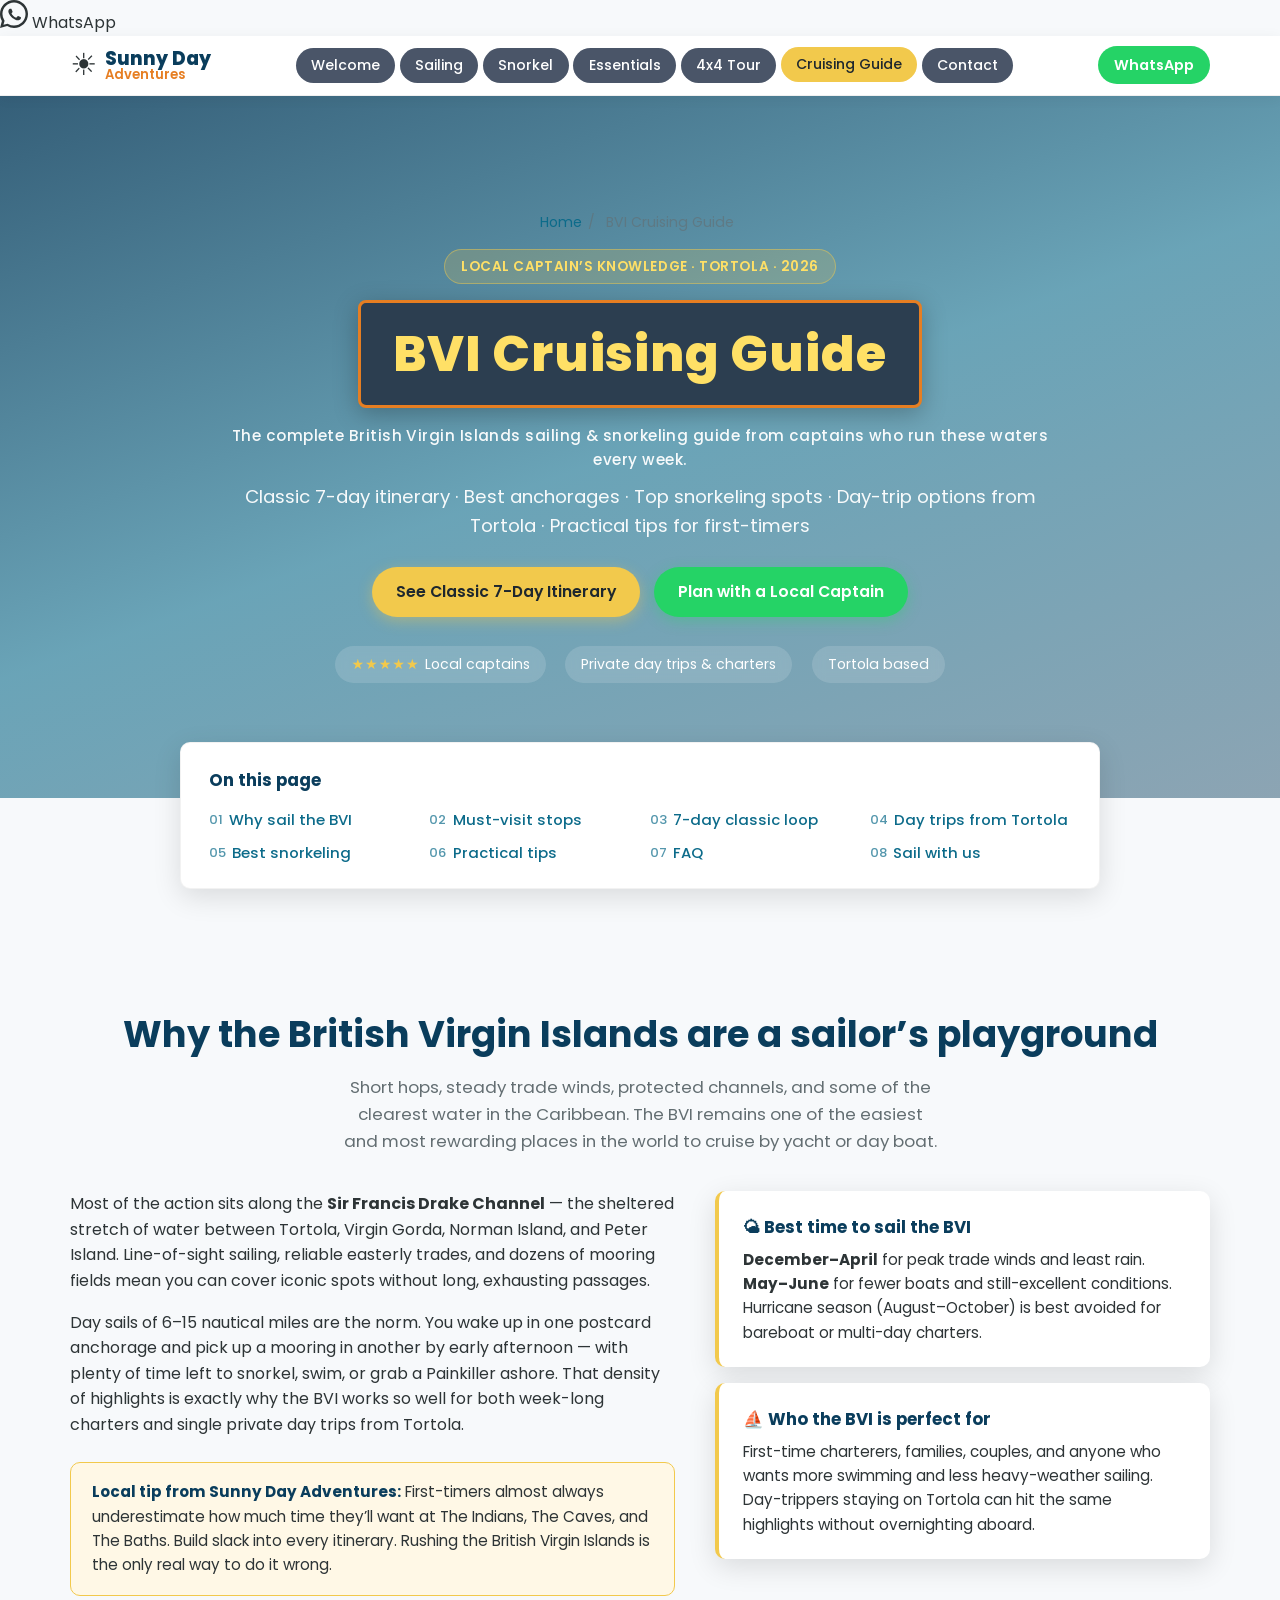
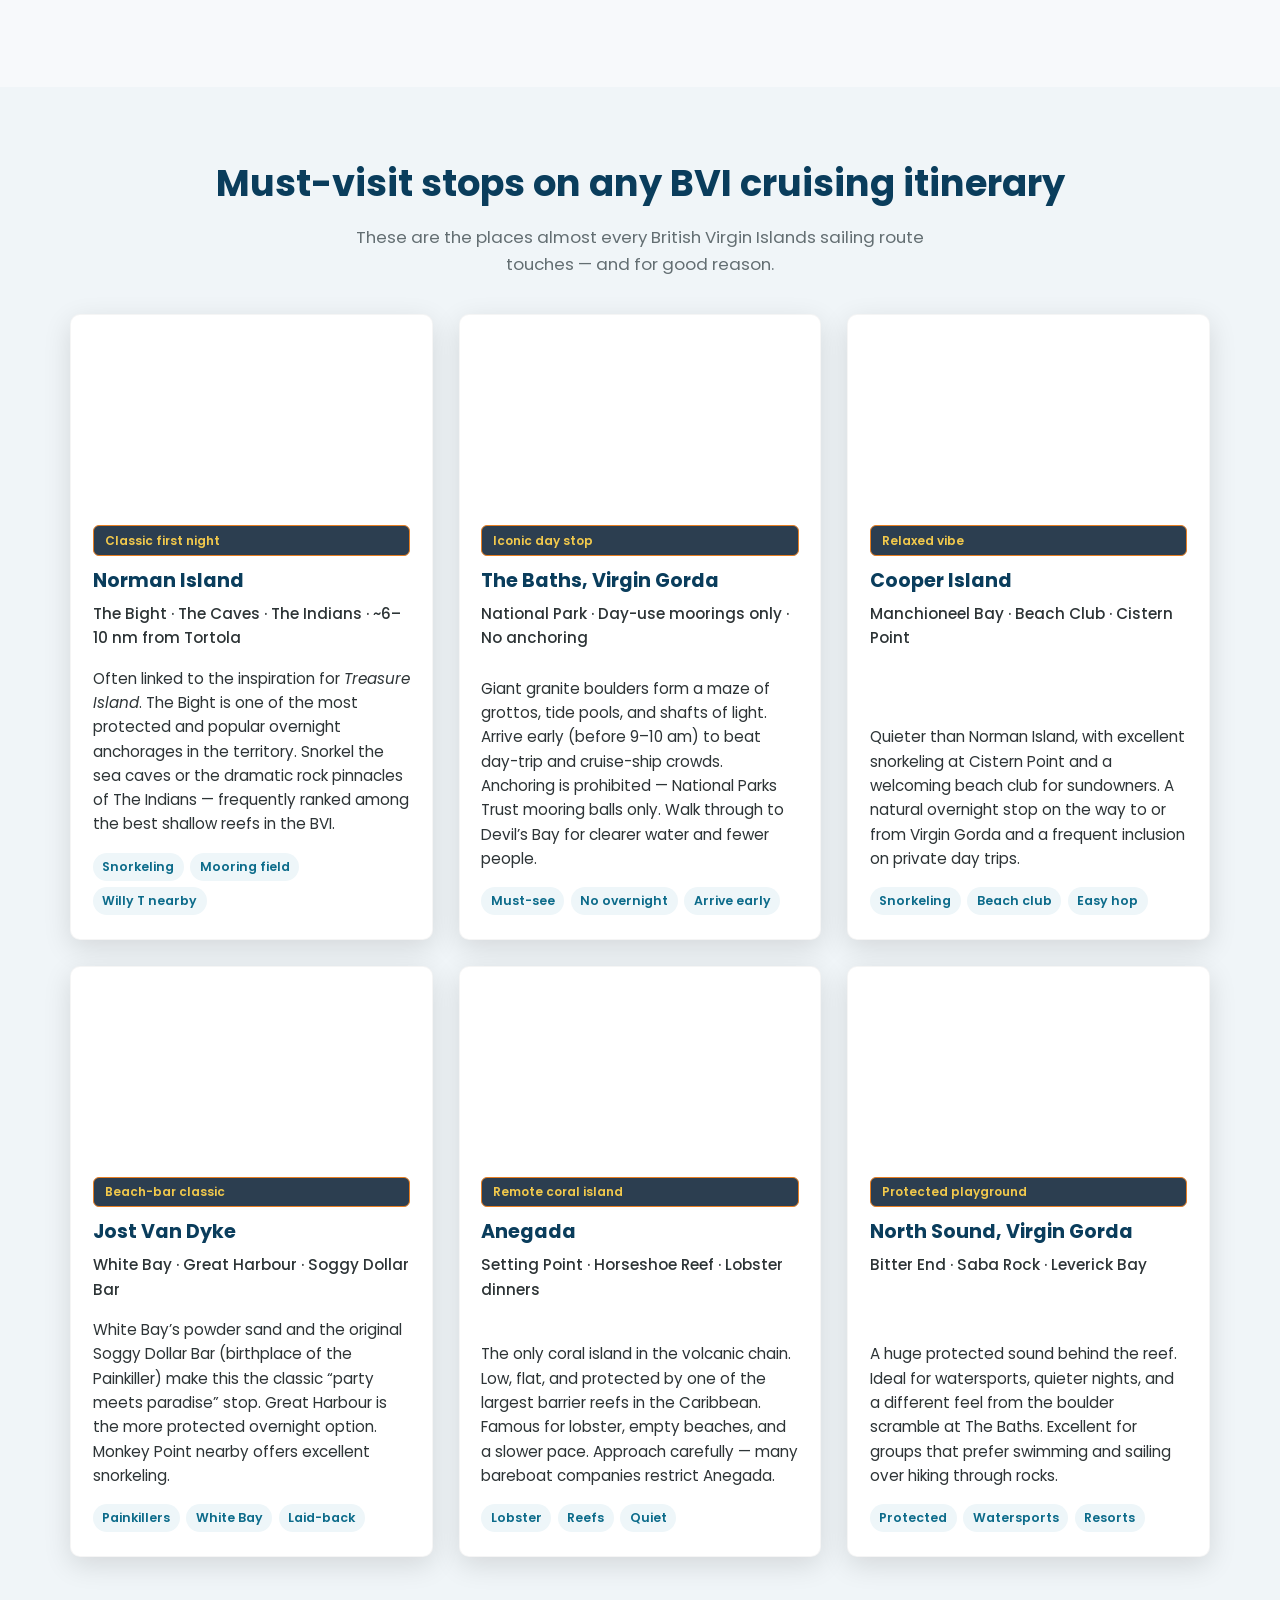
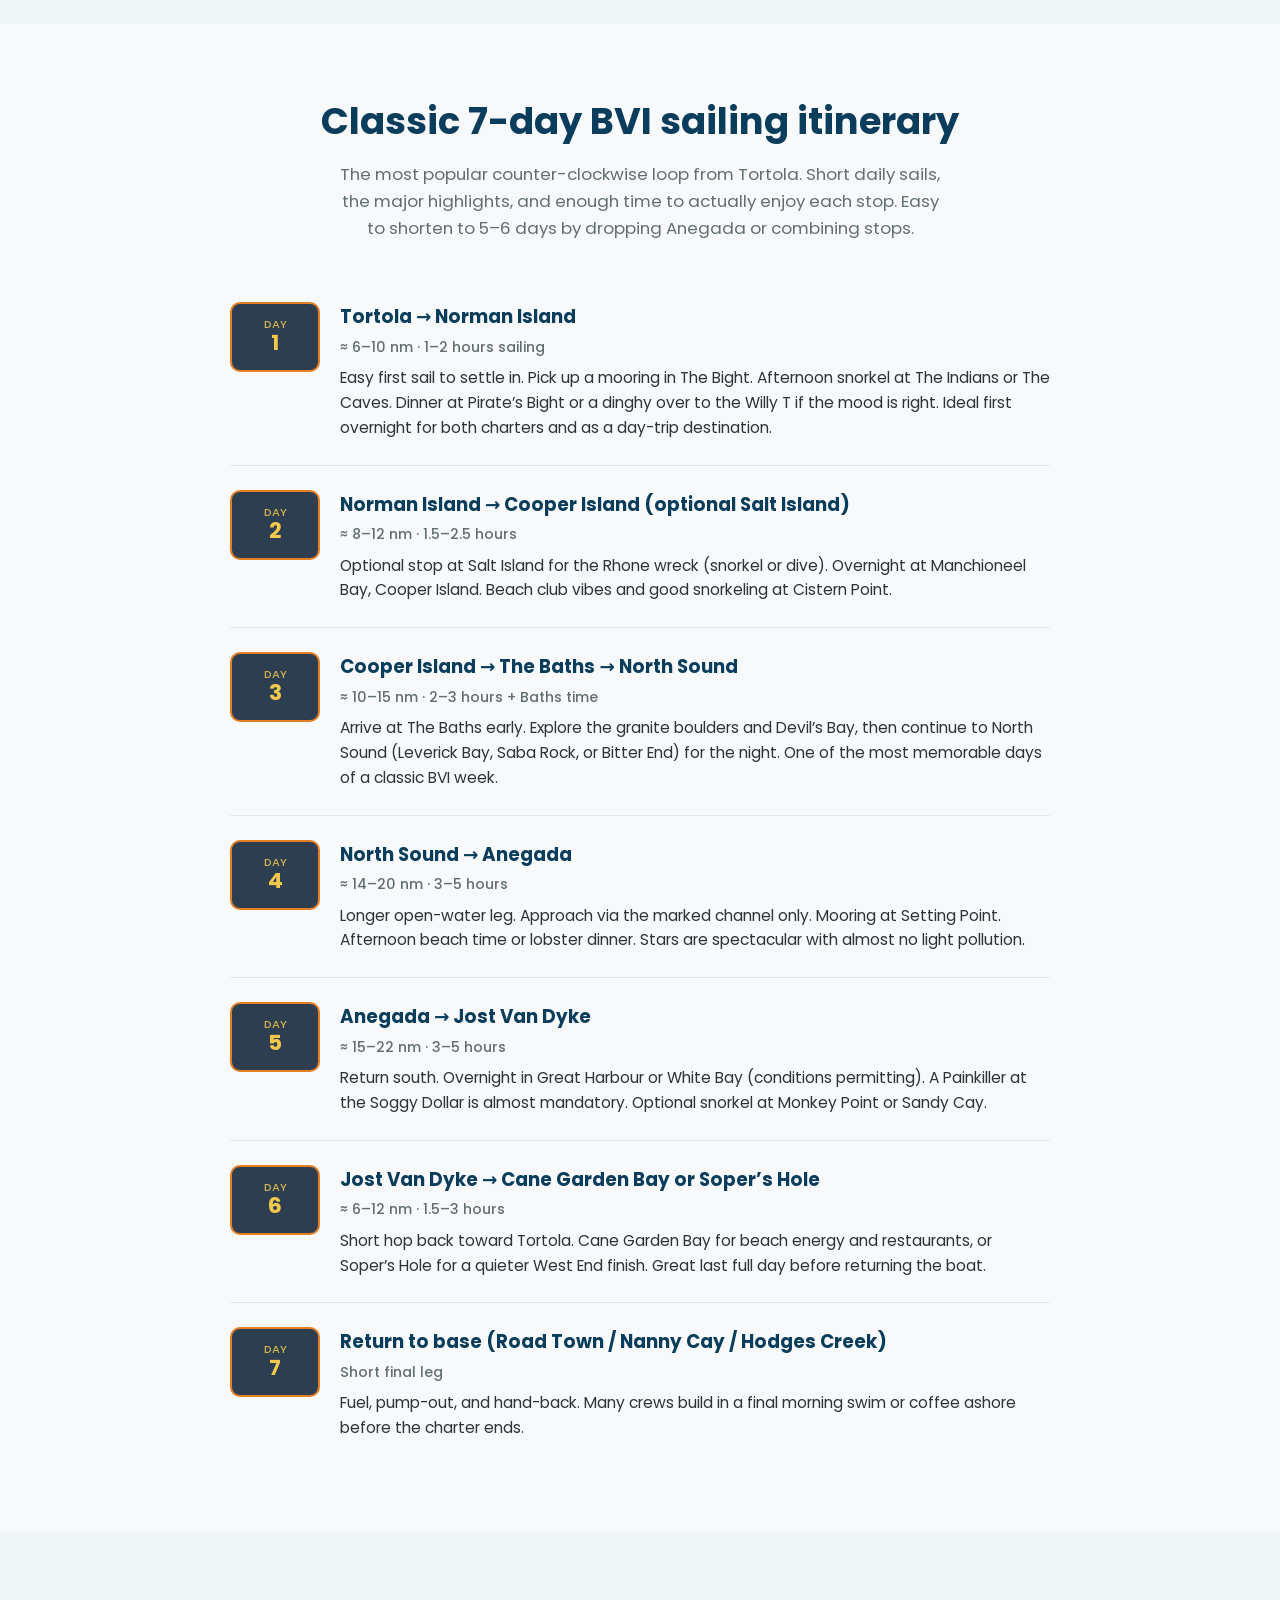
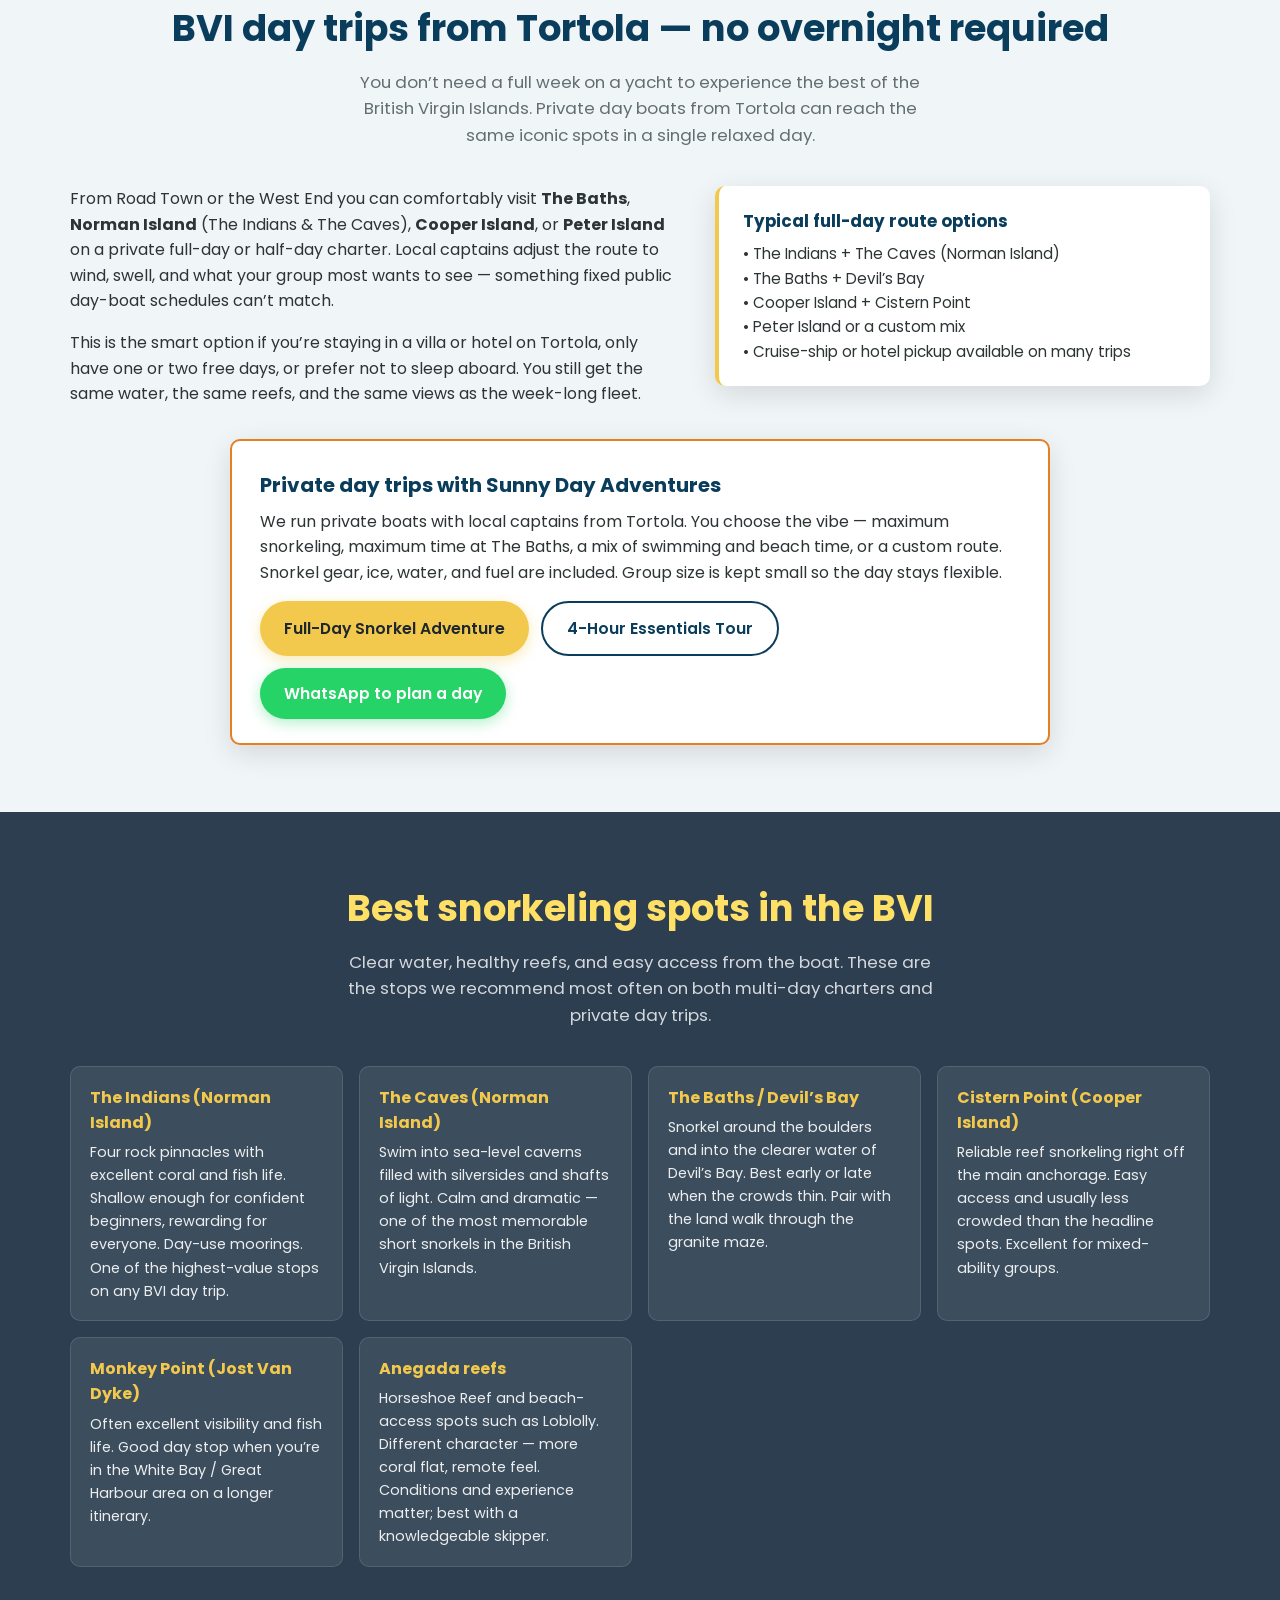
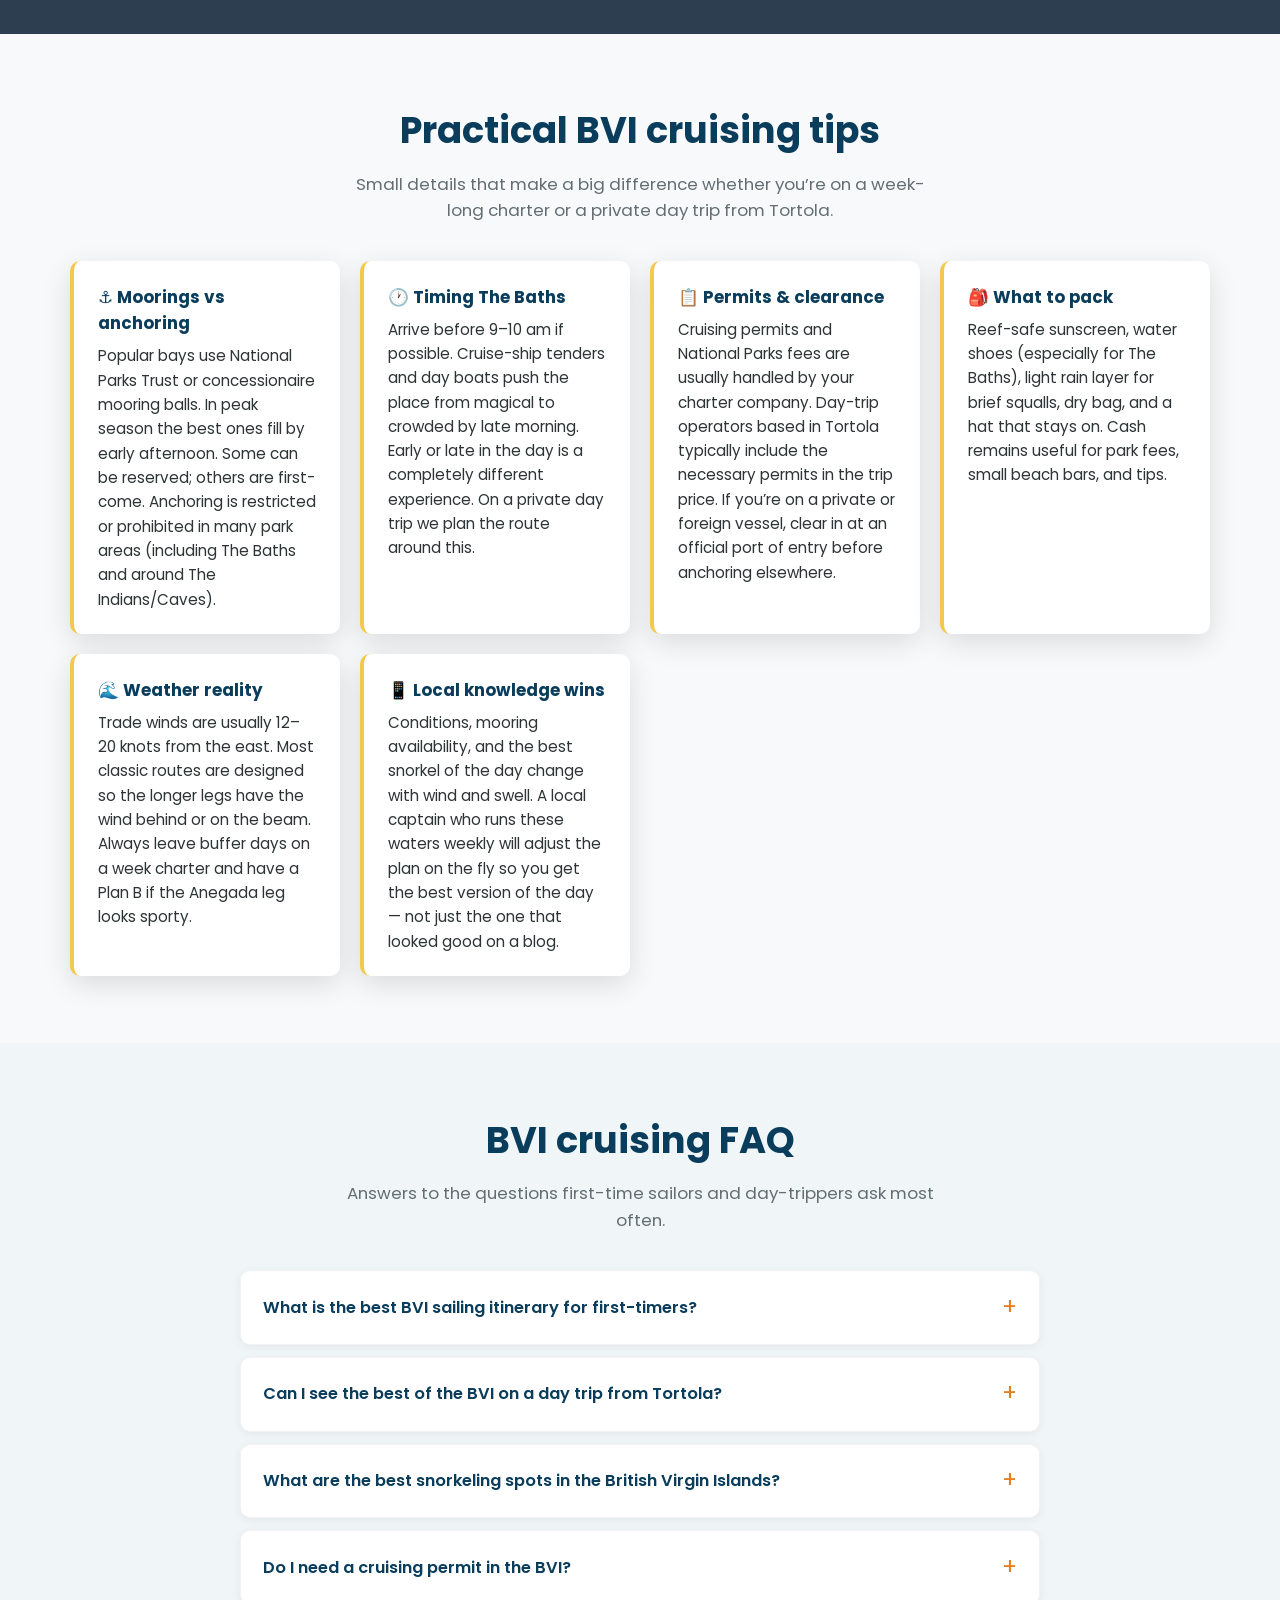
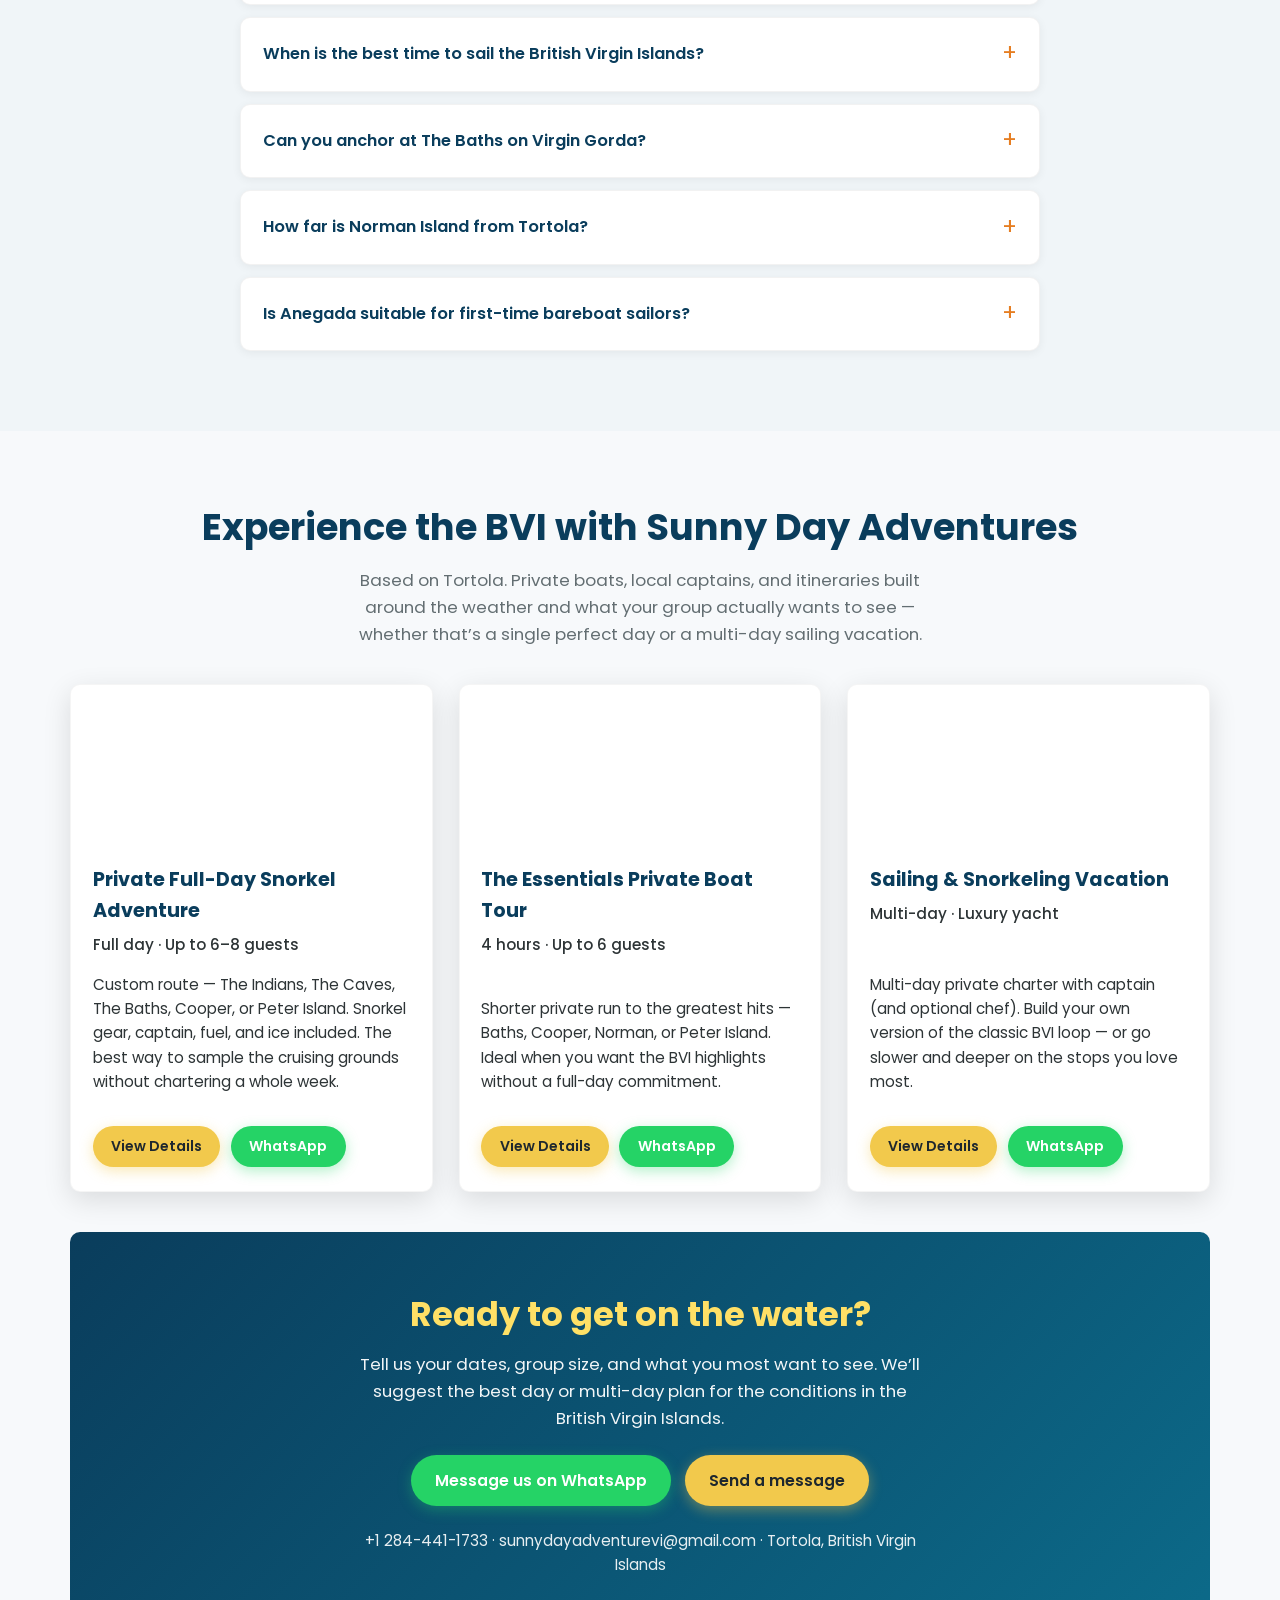
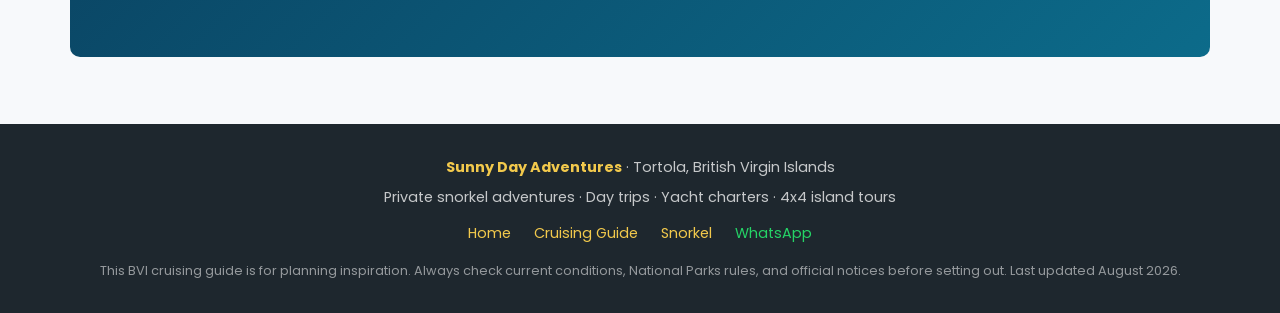
==== bvi-cruising-guide.html @ 360b6d88 "Add files via upload" ====
<!DOCTYPE html>
<html lang="en">
<head>
  <meta charset="UTF-8" />
  <meta name="viewport" content="width=device-width, initial-scale=1.0" />
  
  <!-- Primary SEO -->
  <title>BVI Cruising Guide 2026 | Best Sailing Itinerary, Anchorages & Snorkeling | Sunny Day Adventures</title>
  <meta name="description" content="Complete BVI cruising guide from local Tortola captains. Classic 7-day sailing itinerary, best anchorages (Norman Island, The Baths, Jost Van Dyke, Anegada), top snorkeling spots, day-trip options, and practical tips for first-time sailors in the British Virgin Islands." />
  <meta name="keywords" content="BVI cruising guide, British Virgin Islands sailing itinerary, BVI sailing guide, best snorkeling BVI, The Baths Virgin Gorda, Norman Island, Jost Van Dyke, Anegada, Tortola day trips, BVI yacht charter, Sir Francis Drake Channel" />
  <meta name="author" content="Sunny Day Adventures, Tortola, British Virgin Islands" />
  <meta name="robots" content="index, follow, max-image-preview:large, max-snippet:-1, max-video-preview:-1" />
  <link rel="canonical" href="https://www.sunnydayadventure.com/bvi-cruising-guide" />

  <!-- Open Graph -->
  <meta property="og:type" content="article" />
  <meta property="og:title" content="BVI Cruising Guide 2026 | Best Sailing Itinerary & Snorkeling Spots" />
  <meta property="og:description" content="Local captains’ guide to cruising the British Virgin Islands: classic 7-day loop, must-visit stops, best snorkeling, day trips from Tortola, and practical tips." />
  <meta property="og:url" content="https://www.sunnydayadventure.com/bvi-cruising-guide" />
  <meta property="og:site_name" content="Sunny Day Adventures" />
  <meta property="og:locale" content="en_US" />
  <meta property="og:image" content="https://images.unsplash.com/photo-1544551763-46a013bb70d5?w=1200&q=80" />
  <meta property="og:image:width" content="1200" />
  <meta property="og:image:height" content="630" />
  <meta property="og:image:alt" content="Sailboat in turquoise waters of the British Virgin Islands" />

  <!-- Twitter Card -->
  <meta name="twitter:card" content="summary_large_image" />
  <meta name="twitter:title" content="BVI Cruising Guide 2026 | Sailing Itinerary & Snorkeling" />
  <meta name="twitter:description" content="Classic 7-day BVI loop, best anchorages, snorkeling spots, and day-trip options from local Tortola captains." />
  <meta name="twitter:image" content="https://images.unsplash.com/photo-1544551763-46a013bb70d5?w=1200&q=80" />

  <!-- Geo / Local -->
  <meta name="geo.region" content="VG" />
  <meta name="geo.placename" content="Tortola, British Virgin Islands" />
  <meta name="geo.position" content="18.4283;-64.6185" />
  <meta name="ICBM" content="18.4283, -64.6185" />

  <link rel="preconnect" href="https://fonts.googleapis.com" />
  <link rel="preconnect" href="https://fonts.gstatic.com" crossorigin />
  <link href="https://fonts.googleapis.com/css2?family=Poppins:wght@400;500;600;700;800&display=swap" rel="stylesheet" />
  <link rel="stylesheet" href="css/styles.css" />

  <!-- JSON-LD: Article + FAQ + LocalBusiness breadcrumbs -->
  <script type="application/ld+json">
  {
    "@context": "https://schema.org",
    "@graph": [
      {
        "@type": "Article",
        "@id": "https://www.sunnydayadventure.com/bvi-cruising-guide#article",
        "headline": "BVI Cruising Guide 2026: Best Sailing Itinerary, Anchorages & Snorkeling Spots",
        "description": "Complete British Virgin Islands cruising guide with classic 7-day itinerary, must-visit stops, best snorkeling, day-trip options from Tortola, and practical tips from local captains.",
        "image": "https://images.unsplash.com/photo-1544551763-46a013bb70d5?w=1200&q=80",
        "datePublished": "2026-01-15",
        "dateModified": "2026-08-13",
        "author": {
          "@type": "Organization",
          "name": "Sunny Day Adventures",
          "url": "https://www.sunnydayadventure.com"
        },
        "publisher": {
          "@type": "Organization",
          "name": "Sunny Day Adventures",
          "url": "https://www.sunnydayadventure.com",
          "logo": {
            "@type": "ImageObject",
            "url": "https://www.sunnydayadventure.com/logo.png"
          }
        },
        "mainEntityOfPage": {
          "@type": "WebPage",
          "@id": "https://www.sunnydayadventure.com/bvi-cruising-guide"
        },
        "keywords": ["BVI cruising guide", "British Virgin Islands sailing", "BVI itinerary", "The Baths", "Norman Island", "best snorkeling BVI"]
      },
      {
        "@type": "FAQPage",
        "@id": "https://www.sunnydayadventure.com/bvi-cruising-guide#faq",
        "mainEntity": [
          {
            "@type": "Question",
            "name": "What is the best BVI sailing itinerary for first-timers?",
            "acceptedAnswer": {
              "@type": "Answer",
              "text": "The classic 7-day counter-clockwise loop from Tortola is ideal for first-timers: Day 1 Norman Island, Day 2 Cooper Island, Day 3 The Baths and North Sound (Virgin Gorda), Day 4 Anegada, Day 5 Jost Van Dyke, Day 6 Cane Garden Bay or Soper’s Hole, Day 7 return to base. Most daily sails are only 6–15 nautical miles."
            }
          },
          {
            "@type": "Question",
            "name": "Can I see the best of the BVI on a day trip from Tortola?",
            "acceptedAnswer": {
              "@type": "Answer",
              "text": "Yes. Private full-day boat trips from Tortola can visit The Baths, Norman Island (The Indians and The Caves), Cooper Island, or Peter Island in a single day. Sunny Day Adventures offers custom private day trips with local captains, snorkel gear, and flexible itineraries based on weather and your preferences."
            }
          },
          {
            "@type": "Question",
            "name": "What are the best snorkeling spots in the British Virgin Islands?",
            "acceptedAnswer": {
              "@type": "Answer",
              "text": "Top snorkeling sites include The Indians and The Caves at Norman Island, The Baths and Devil’s Bay on Virgin Gorda, Cistern Point on Cooper Island, Monkey Point near Jost Van Dyke, and the reefs around Anegada. The Indians is frequently ranked among the best shallow reefs in the BVI."
            }
          },
          {
            "@type": "Question",
            "name": "Do I need a cruising permit in the BVI?",
            "acceptedAnswer": {
              "@type": "Answer",
              "text": "Yes. The BVI requires a cruising permit. Charter companies usually handle this for bareboat and crewed charters. Day-trip operators based in Tortola typically include the necessary permits in the trip price. National Parks sites such as The Baths also have day-use or mooring fees."
            }
          },
          {
            "@type": "Question",
            "name": "When is the best time to sail the British Virgin Islands?",
            "acceptedAnswer": {
              "@type": "Answer",
              "text": "December through April offers the steadiest trade winds and least rain (peak season). May and June still have excellent conditions with fewer boats. August through October is hurricane season and is generally best avoided for longer charters."
            }
          },
          {
            "@type": "Question",
            "name": "Can you anchor at The Baths on Virgin Gorda?",
            "acceptedAnswer": {
              "@type": "Answer",
              "text": "No. Anchoring is prohibited at The Baths to protect the reef. You must use National Parks Trust day-use mooring balls. The field fills early in high season, so arrive before 9–10 am for the best chance of a ball and fewer crowds."
            }
          },
          {
            "@type": "Question",
            "name": "How far is Norman Island from Tortola?",
            "acceptedAnswer": {
              "@type": "Answer",
              "text": "Norman Island is approximately 6–10 nautical miles from Road Town or the main charter bases on Tortola. The sail typically takes 1–2 hours in normal trade-wind conditions and is a popular easy first leg for both day trips and week-long charters."
            }
          },
          {
            "@type": "Question",
            "name": "Is Anegada suitable for first-time bareboat sailors?",
            "acceptedAnswer": {
              "@type": "Answer",
              "text": "Anegada has a more complex approach through reef and many charter companies restrict or prohibit bareboat visits. It is best done with an experienced skipper or on a crewed charter. The reward is a remote coral island, excellent lobster, and some of the quietest beaches in the BVI."
            }
          }
        ]
      },
      {
        "@type": "BreadcrumbList",
        "itemListElement": [
          {
            "@type": "ListItem",
            "position": 1,
            "name": "Home",
            "item": "https://www.sunnydayadventure.com/"
          },
          {
            "@type": "ListItem",
            "position": 2,
            "name": "BVI Cruising Guide",
            "item": "https://www.sunnydayadventure.com/bvi-cruising-guide"
          }
        ]
      },
      {
        "@type": "LocalBusiness",
        "name": "Sunny Day Adventures",
        "description": "Private snorkel adventures, day trips, yacht charters and 4x4 Tortola tours in the British Virgin Islands.",
        "url": "https://www.sunnydayadventure.com",
        "telephone": "+12844411733",
        "email": "sunnydayadventurevi@gmail.com",
        "address": {
          "@type": "PostalAddress",
          "addressLocality": "Tortola",
          "addressCountry": "VG"
        },
        "geo": {
          "@type": "GeoCoordinates",
          "latitude": 18.4283,
          "longitude": -64.6185
        },
        "areaServed": "British Virgin Islands"
      }
    ]
  }
  </script>

  <style>
    /* Guide-specific enhancements */
    .guide-hero { min-height: 78vh; }
    .guide-hero .hero-bg {
      background:
        linear-gradient(160deg, rgba(10,61,92,0.82) 0%, rgba(12,107,138,0.6) 50%, rgba(10,61,92,0.45) 100%),
        url('https://images.unsplash.com/photo-1544551763-46a013bb70d5?w=1800&q=80') center/cover no-repeat;
    }
    .guide-kicker {
      display: inline-block;
      background: rgba(242,201,76,0.18);
      color: var(--yellow-bright);
      border: 1px solid rgba(242,201,76,0.45);
      padding: 0.35rem 1rem;
      border-radius: 999px;
      font-size: 0.85rem;
      font-weight: 600;
      letter-spacing: 0.04em;
      text-transform: uppercase;
      margin-bottom: 1rem;
    }
    .guide-toc {
      background: #fff;
      border-radius: var(--radius);
      box-shadow: var(--shadow);
      padding: 1.5rem 1.75rem;
      margin: -3.5rem auto 3rem;
      position: relative;
      z-index: 5;
      max-width: 920px;
      border: 1px solid rgba(0,0,0,0.05);
    }
    .guide-toc h2 {
      font-size: 1.05rem;
      color: var(--blue-deep);
      margin-bottom: 0.9rem;
      font-weight: 700;
    }
    .toc-grid {
      display: grid;
      grid-template-columns: repeat(auto-fit, minmax(170px, 1fr));
      gap: 0.55rem 1.2rem;
    }
    .toc-grid a {
      color: var(--blue-mid);
      font-weight: 500;
      font-size: 0.93rem;
      display: flex;
      align-items: center;
      gap: 0.4rem;
      transition: color 0.15s;
    }
    .toc-grid a:hover { color: var(--orange); }
    .toc-grid a span { opacity: 0.7; font-size: 0.82rem; }

    .spot-grid {
      display: grid;
      grid-template-columns: repeat(auto-fit, minmax(300px, 1fr));
      gap: 1.6rem;
    }
    .spot-card {
      background: #fff;
      border-radius: var(--radius);
      overflow: hidden;
      box-shadow: var(--shadow);
      border: 1px solid rgba(0,0,0,0.04);
      display: flex;
      flex-direction: column;
      transition: transform 0.2s, box-shadow 0.2s;
    }
    .spot-card:hover {
      transform: translateY(-4px);
      box-shadow: 0 14px 36px rgba(0,0,0,0.13);
    }
    .spot-img {
      height: 190px;
      background-size: cover;
      background-position: center;
      position: relative;
    }
    .spot-badge {
      position: absolute;
      top: 0.85rem;
      left: 0.85rem;
      background: var(--dark-banner);
      color: var(--yellow);
      font-size: 0.75rem;
      font-weight: 600;
      padding: 0.3rem 0.7rem;
      border-radius: 6px;
      border: 1px solid var(--orange);
    }
    .spot-body {
      padding: 1.25rem 1.35rem 1.5rem;
      flex: 1;
      display: flex;
      flex-direction: column;
    }
    .spot-body h3 {
      font-size: 1.2rem;
      color: var(--blue-deep);
      margin-bottom: 0.35rem;
      font-weight: 700;
    }
    .spot-meta {
      font-size: 0.88rem;
      color: var(--muted);
      margin-bottom: 0.7rem;
      font-weight: 500;
    }
    .spot-body p {
      font-size: 0.95rem;
      color: var(--text);
      flex: 1;
      margin-bottom: 1rem;
    }
    .spot-tags {
      display: flex;
      flex-wrap: wrap;
      gap: 0.4rem;
    }
    .tag {
      background: #eef6f9;
      color: var(--blue-mid);
      font-size: 0.78rem;
      font-weight: 600;
      padding: 0.25rem 0.6rem;
      border-radius: 999px;
    }

    .itinerary {
      display: flex;
      flex-direction: column;
      gap: 0;
      max-width: 820px;
      margin: 0 auto;
    }
    .day {
      display: grid;
      grid-template-columns: 90px 1fr;
      gap: 1.25rem;
      padding: 1.5rem 0;
      border-bottom: 1px solid rgba(0,0,0,0.07);
    }
    .day:last-child { border-bottom: none; }
    .day-num {
      background: var(--dark-banner);
      color: var(--yellow);
      border: 2px solid var(--orange);
      border-radius: 10px;
      height: 70px;
      display: flex;
      flex-direction: column;
      align-items: center;
      justify-content: center;
      font-weight: 700;
      line-height: 1.15;
    }
    .day-num span { font-size: 0.7rem; opacity: 0.85; font-weight: 500; }
    .day-num strong { font-size: 1.35rem; }
    .day-content h3 {
      font-size: 1.15rem;
      color: var(--blue-deep);
      margin-bottom: 0.25rem;
    }
    .day-content .nm {
      font-size: 0.88rem;
      color: var(--muted);
      margin-bottom: 0.5rem;
      font-weight: 500;
    }
    .day-content p { font-size: 0.97rem; }

    .tips-grid {
      display: grid;
      grid-template-columns: repeat(auto-fit, minmax(260px, 1fr));
      gap: 1.25rem;
    }
    .tip-card {
      background: #fff;
      border-radius: var(--radius);
      padding: 1.4rem 1.5rem;
      box-shadow: var(--shadow);
      border-left: 4px solid var(--yellow);
    }
    .tip-card h3 {
      font-size: 1.05rem;
      color: var(--blue-deep);
      margin-bottom: 0.45rem;
      display: flex;
      align-items: center;
      gap: 0.45rem;
    }
    .tip-card p { font-size: 0.95rem; color: var(--text); }

    .cta-band {
      background: linear-gradient(135deg, var(--blue-deep) 0%, var(--blue-mid) 100%);
      color: #fff;
      padding: 3.5rem 1.5rem;
      text-align: center;
      border-radius: var(--radius);
      margin: 1rem 0 0;
    }
    .cta-band h2 {
      font-size: clamp(1.6rem, 4vw, 2.1rem);
      margin-bottom: 0.6rem;
      color: var(--yellow-bright);
    }
    .cta-band p {
      max-width: 560px;
      margin: 0 auto 1.5rem;
      opacity: 0.95;
      font-size: 1.05rem;
    }
    .cta-band .btn-row {
      display: flex;
      gap: 0.9rem;
      justify-content: center;
      flex-wrap: wrap;
    }

    .two-col {
      display: grid;
      grid-template-columns: 1.1fr 0.9fr;
      gap: 2.5rem;
      align-items: start;
    }

    .local-note {
      background: #fff8e6;
      border: 1px solid #f2c94c;
      border-radius: 10px;
      padding: 1.1rem 1.3rem;
      margin: 1.5rem 0;
      font-size: 0.95rem;
    }
    .local-note strong { color: var(--blue-deep); }

    .section-dark {
      background: var(--dark-banner);
      color: #fff;
    }
    .section-dark .section-title { color: var(--yellow-bright); }
    .section-dark .section-intro { color: rgba(255,255,255,0.8); }

    .snorkel-list {
      display: grid;
      grid-template-columns: repeat(auto-fit, minmax(240px, 1fr));
      gap: 1rem;
    }
    .snorkel-item {
      background: rgba(255,255,255,0.08);
      border: 1px solid rgba(255,255,255,0.12);
      border-radius: 10px;
      padding: 1.1rem 1.2rem;
    }
    .snorkel-item h4 {
      color: var(--yellow);
      font-size: 1rem;
      margin-bottom: 0.35rem;
    }
    .snorkel-item p {
      font-size: 0.9rem;
      opacity: 0.9;
      margin: 0;
    }

    /* Day-trip highlight box */
    .daytrip-box {
      background: #fff;
      border: 2px solid var(--orange);
      border-radius: var(--radius);
      padding: 1.75rem 1.75rem 1.5rem;
      margin: 2rem auto 0;
      max-width: 820px;
      box-shadow: var(--shadow);
    }
    .daytrip-box h3 {
      color: var(--blue-deep);
      font-size: 1.25rem;
      margin-bottom: 0.5rem;
    }
    .daytrip-box p { margin-bottom: 1rem; }
    .daytrip-actions {
      display: flex;
      gap: 0.75rem;
      flex-wrap: wrap;
    }

    /* FAQ */
    .faq-list {
      max-width: 800px;
      margin: 0 auto;
    }
    .faq-item {
      background: #fff;
      border-radius: var(--radius);
      margin-bottom: 0.75rem;
      box-shadow: 0 2px 10px rgba(0,0,0,0.06);
      border: 1px solid rgba(0,0,0,0.05);
      overflow: hidden;
    }
    .faq-item summary {
      padding: 1.15rem 1.35rem;
      font-weight: 600;
      color: var(--blue-deep);
      cursor: pointer;
      list-style: none;
      display: flex;
      justify-content: space-between;
      align-items: center;
      gap: 1rem;
      font-size: 1.02rem;
    }
    .faq-item summary::-webkit-details-marker { display: none; }
    .faq-item summary::after {
      content: "+";
      font-size: 1.4rem;
      font-weight: 400;
      color: var(--orange);
      flex-shrink: 0;
    }
    .faq-item[open] summary::after { content: "−"; }
    .faq-item .faq-answer {
      padding: 0 1.35rem 1.25rem;
      color: var(--text);
      font-size: 0.97rem;
      line-height: 1.65;
    }

    /* Breadcrumb */
    .breadcrumb {
      font-size: 0.88rem;
      color: var(--muted);
      margin-bottom: 1rem;
    }
    .breadcrumb a { color: var(--blue-mid); }
    .breadcrumb a:hover { color: var(--orange); }
    .breadcrumb span { margin: 0 0.35rem; opacity: 0.6; }

    @media (max-width: 800px) {
      .two-col { grid-template-columns: 1fr; }
      .day { grid-template-columns: 70px 1fr; gap: 1rem; }
      .day-num { height: 60px; }
      .day-num strong { font-size: 1.15rem; }
      .guide-toc { margin-top: -2.5rem; padding: 1.2rem 1.25rem; }
      .toc-grid { grid-template-columns: 1fr 1fr; }
      .spot-grid { grid-template-columns: 1fr; }
      .guide-hero { min-height: 70vh; }
    }
    @media (max-width: 480px) {
      .toc-grid { grid-template-columns: 1fr; }
      .daytrip-actions { flex-direction: column; }
      .daytrip-actions .btn { width: 100%; }
    }
  </style>
</head>
<body>

  <!-- Floating WhatsApp -->
  <a href="https://wa.me/12844411733?text=Hi%2C%20I%27m%20reading%20your%20BVI%20Cruising%20Guide%20and%20would%20like%20help%20planning%20a%20trip" class="whatsapp-float" target="_blank" rel="noopener" aria-label="Chat on WhatsApp">
    <svg viewBox="0 0 32 32" width="28" height="28" fill="currentColor" aria-hidden="true"><path d="M16.004 0C7.18 0 .004 7.176.004 16c0 2.82.736 5.58 2.14 8.01L.004 32l8.2-2.15A15.93 15.93 0 0 0 16.004 32C24.828 32 32 24.824 32 16S24.828 0 16.004 0zm0 29.2a13.17 13.17 0 0 1-6.72-1.84l-.48-.28-4.84 1.27 1.29-4.72-.32-.5A13.15 13.15 0 0 1 2.8 16c0-7.28 5.92-13.2 13.2-13.2S29.2 8.72 29.2 16s-5.92 13.2-13.196 13.2z"/><path d="M23.32 19.48c-.36-.18-2.12-1.04-2.44-1.16-.32-.12-.56-.18-.8.18-.24.36-.92 1.16-1.12 1.4-.2.24-.4.26-.76.08-.36-.18-1.52-.56-2.9-1.8-1.08-.96-1.8-2.14-2.02-2.5-.2-.36-.02-.56.16-.74.16-.16.36-.4.54-.6.18-.2.24-.36.36-.6.12-.24.06-.46-.02-.64-.08-.18-.8-1.92-1.1-2.64-.28-.68-.58-.58-.8-.58h-.68c-.24 0-.62.08-.94.46-.32.36-1.24 1.2-1.24 2.94s1.28 3.4 1.46 3.64c.18.24 2.5 3.82 6.06 5.36.84.36 1.5.58 2.02.74.84.26 1.62.22 2.22.14.68-.1 2.12-.86 2.42-1.7.3-.84.3-1.56.22-1.7-.1-.14-.34-.22-.7-.4z"/></svg>
    <span>WhatsApp</span>
  </a>

  <!-- Header -->
  <header class="header">
    <div class="container header-inner">
      <a href="index.html" class="logo" aria-label="Sunny Day Adventures Home">
        <div class="logo-mark">
          <span class="sun" aria-hidden="true">☀️</span>
          <div class="logo-text">
            <span class="logo-title">Sunny Day</span>
            <span class="logo-subtitle">Adventures</span>
          </div>
        </div>
      </a>
      <nav class="nav" aria-label="Main navigation">
        <a href="index.html">Welcome</a>
        <a href="tours/sailing.html">Sailing</a>
        <a href="tours/snorkel.html">Snorkel</a>
        <a href="tours/essentials.html">Essentials</a>
        <a href="tours/4x4.html">4x4 Tour</a>
        <a href="bvi-cruising-guide.html" class="active" aria-current="page">Cruising Guide</a>
        <a href="index.html#contact">Contact</a>
      </nav>
      <a href="https://wa.me/12844411733" class="header-whatsapp" target="_blank" rel="noopener">WhatsApp</a>
    </div>
  </header>

  <!-- Hero -->
  <section class="hero guide-hero">
    <div class="hero-bg" role="img" aria-label="Sailboat sailing in clear turquoise water in the British Virgin Islands"></div>
    <div class="container hero-content">
      <nav class="breadcrumb" aria-label="Breadcrumb">
        <a href="index.html">Home</a><span>/</span><span>BVI Cruising Guide</span>
      </nav>
      <div class="guide-kicker">Local Captain’s Knowledge · Tortola · 2026</div>
      <div class="hero-banner">
        <h1>BVI Cruising Guide</h1>
      </div>
      <p class="hero-tagline">The complete British Virgin Islands sailing &amp; snorkeling guide from captains who run these waters every week.</p>
      <p class="hero-sub">Classic 7-day itinerary · Best anchorages · Top snorkeling spots · Day-trip options from Tortola · Practical tips for first-timers</p>
      <div class="hero-ctas">
        <a href="#itinerary" class="btn btn-yellow">See Classic 7-Day Itinerary</a>
        <a href="https://wa.me/12844411733?text=Hi%2C%20I%27d%20like%20help%20planning%20a%20BVI%20day%20trip%20or%20charter" class="btn btn-whatsapp" target="_blank" rel="noopener">Plan with a Local Captain</a>
      </div>
      <div class="hero-trust">
        <div class="trust-badge"><span class="stars">★★★★★</span> Local captains</div>
        <div class="trust-badge">Private day trips &amp; charters</div>
        <div class="trust-badge">Tortola based</div>
      </div>
    </div>
  </section>

  <!-- TOC -->
  <div class="container">
    <nav class="guide-toc" aria-label="Guide table of contents">
      <h2>On this page</h2>
      <div class="toc-grid">
        <a href="#why-bvi"><span>01</span> Why sail the BVI</a>
        <a href="#must-stops"><span>02</span> Must-visit stops</a>
        <a href="#itinerary"><span>03</span> 7-day classic loop</a>
        <a href="#day-trips"><span>04</span> Day trips from Tortola</a>
        <a href="#snorkeling"><span>05</span> Best snorkeling</a>
        <a href="#practical"><span>06</span> Practical tips</a>
        <a href="#faq"><span>07</span> FAQ</a>
        <a href="#with-us"><span>08</span> Sail with us</a>
      </div>
    </nav>
  </div>

  <!-- Why BVI -->
  <section class="section" id="why-bvi">
    <div class="container">
      <h2 class="section-title">Why the British Virgin Islands are a sailor’s playground</h2>
      <p class="section-intro">Short hops, steady trade winds, protected channels, and some of the clearest water in the Caribbean. The BVI remains one of the easiest and most rewarding places in the world to cruise by yacht or day boat.</p>

      <div class="two-col">
        <div>
          <p>Most of the action sits along the <strong>Sir Francis Drake Channel</strong> — the sheltered stretch of water between Tortola, Virgin Gorda, Norman Island, and Peter Island. Line-of-sight sailing, reliable easterly trades, and dozens of mooring fields mean you can cover iconic spots without long, exhausting passages.</p>
          <p style="margin-top:1rem">Day sails of 6–15 nautical miles are the norm. You wake up in one postcard anchorage and pick up a mooring in another by early afternoon — with plenty of time left to snorkel, swim, or grab a Painkiller ashore. That density of highlights is exactly why the BVI works so well for both week-long charters and single private day trips from Tortola.</p>
          <div class="local-note">
            <strong>Local tip from Sunny Day Adventures:</strong> First-timers almost always underestimate how much time they’ll want at The Indians, The Caves, and The Baths. Build slack into every itinerary. Rushing the British Virgin Islands is the only real way to do it wrong.
          </div>
        </div>
        <div>
          <div class="tip-card" style="margin-bottom:1rem">
            <h3>🌤 Best time to sail the BVI</h3>
            <p><strong>December–April</strong> for peak trade winds and least rain. <strong>May–June</strong> for fewer boats and still-excellent conditions. Hurricane season (August–October) is best avoided for bareboat or multi-day charters.</p>
          </div>
          <div class="tip-card">
            <h3>⛵ Who the BVI is perfect for</h3>
            <p>First-time charterers, families, couples, and anyone who wants more swimming and less heavy-weather sailing. Day-trippers staying on Tortola can hit the same highlights without overnighting aboard.</p>
          </div>
        </div>
      </div>
    </div>
  </section>

  <!-- Must-visit stops -->
  <section class="section" id="must-stops" style="background:#f0f5f8">
    <div class="container">
      <h2 class="section-title">Must-visit stops on any BVI cruising itinerary</h2>
      <p class="section-intro">These are the places almost every British Virgin Islands sailing route touches — and for good reason.</p>

      <div class="spot-grid">
        <article class="spot-card">
          <div class="spot-img" style="background-image:url('https://images.unsplash.com/photo-1559827260-dc66d52bef19?w=800&q=80')" role="img" aria-label="Protected bay and mooring field at Norman Island BVI"></div>
          <div class="spot-body">
            <span class="spot-badge" style="position:static;display:inline-block;margin-bottom:0.6rem">Classic first night</span>
            <h3>Norman Island</h3>
            <p class="spot-meta">The Bight · The Caves · The Indians · ~6–10 nm from Tortola</p>
            <p>Often linked to the inspiration for <em>Treasure Island</em>. The Bight is one of the most protected and popular overnight anchorages in the territory. Snorkel the sea caves or the dramatic rock pinnacles of The Indians — frequently ranked among the best shallow reefs in the BVI.</p>
            <div class="spot-tags">
              <span class="tag">Snorkeling</span>
              <span class="tag">Mooring field</span>
              <span class="tag">Willy T nearby</span>
            </div>
          </div>
        </article>

        <article class="spot-card">
          <div class="spot-img" style="background-image:url('https://images.unsplash.com/photo-1507525428034-b723cf961d3e?w=800&q=80')" role="img" aria-label="Granite boulders and turquoise water at The Baths Virgin Gorda"></div>
          <div class="spot-body">
            <span class="spot-badge" style="position:static;display:inline-block;margin-bottom:0.6rem">Iconic day stop</span>
            <h3>The Baths, Virgin Gorda</h3>
            <p class="spot-meta">National Park · Day-use moorings only · No anchoring</p>
            <p>Giant granite boulders form a maze of grottos, tide pools, and shafts of light. Arrive early (before 9–10 am) to beat day-trip and cruise-ship crowds. Anchoring is prohibited — National Parks Trust mooring balls only. Walk through to Devil’s Bay for clearer water and fewer people.</p>
            <div class="spot-tags">
              <span class="tag">Must-see</span>
              <span class="tag">No overnight</span>
              <span class="tag">Arrive early</span>
            </div>
          </div>
        </article>

        <article class="spot-card">
          <div class="spot-img" style="background-image:url('https://images.unsplash.com/photo-1544551763-77ef2d0cfc6c?w=800&q=80')" role="img" aria-label="Quiet beach and moorings at Cooper Island BVI"></div>
          <div class="spot-body">
            <span class="spot-badge" style="position:static;display:inline-block;margin-bottom:0.6rem">Relaxed vibe</span>
            <h3>Cooper Island</h3>
            <p class="spot-meta">Manchioneel Bay · Beach Club · Cistern Point</p>
            <p>Quieter than Norman Island, with excellent snorkeling at Cistern Point and a welcoming beach club for sundowners. A natural overnight stop on the way to or from Virgin Gorda and a frequent inclusion on private day trips.</p>
            <div class="spot-tags">
              <span class="tag">Snorkeling</span>
              <span class="tag">Beach club</span>
              <span class="tag">Easy hop</span>
            </div>
          </div>
        </article>

        <article class="spot-card">
          <div class="spot-img" style="background-image:url('https://images.unsplash.com/photo-1506929562872-bb421503ef21?w=800&q=80')" role="img" aria-label="White sand beach and clear water at White Bay Jost Van Dyke"></div>
          <div class="spot-body">
            <span class="spot-badge" style="position:static;display:inline-block;margin-bottom:0.6rem">Beach-bar classic</span>
            <h3>Jost Van Dyke</h3>
            <p class="spot-meta">White Bay · Great Harbour · Soggy Dollar Bar</p>
            <p>White Bay’s powder sand and the original Soggy Dollar Bar (birthplace of the Painkiller) make this the classic “party meets paradise” stop. Great Harbour is the more protected overnight option. Monkey Point nearby offers excellent snorkeling.</p>
            <div class="spot-tags">
              <span class="tag">Painkillers</span>
              <span class="tag">White Bay</span>
              <span class="tag">Laid-back</span>
            </div>
          </div>
        </article>

        <article class="spot-card">
          <div class="spot-img" style="background-image:url('https://images.unsplash.com/photo-1519046904884-53103b34b206?w=800&q=80')" role="img" aria-label="Remote flat coral island and turquoise shallows of Anegada BVI"></div>
          <div class="spot-body">
            <span class="spot-badge" style="position:static;display:inline-block;margin-bottom:0.6rem">Remote coral island</span>
            <h3>Anegada</h3>
            <p class="spot-meta">Setting Point · Horseshoe Reef · Lobster dinners</p>
            <p>The only coral island in the volcanic chain. Low, flat, and protected by one of the largest barrier reefs in the Caribbean. Famous for lobster, empty beaches, and a slower pace. Approach carefully — many bareboat companies restrict Anegada.</p>
            <div class="spot-tags">
              <span class="tag">Lobster</span>
              <span class="tag">Reefs</span>
              <span class="tag">Quiet</span>
            </div>
          </div>
        </article>

        <article class="spot-card">
          <div class="spot-img" style="background-image:url('https://images.unsplash.com/photo-1476514525535-07fb3b4ae5f1?w=800&q=80')" role="img" aria-label="Protected North Sound anchorage on Virgin Gorda"></div>
          <div class="spot-body">
            <span class="spot-badge" style="position:static;display:inline-block;margin-bottom:0.6rem">Protected playground</span>
            <h3>North Sound, Virgin Gorda</h3>
            <p class="spot-meta">Bitter End · Saba Rock · Leverick Bay</p>
            <p>A huge protected sound behind the reef. Ideal for watersports, quieter nights, and a different feel from the boulder scramble at The Baths. Excellent for groups that prefer swimming and sailing over hiking through rocks.</p>
            <div class="spot-tags">
              <span class="tag">Protected</span>
              <span class="tag">Watersports</span>
              <span class="tag">Resorts</span>
            </div>
          </div>
        </article>
      </div>
    </div>
  </section>

  <!-- Classic 7-day itinerary -->
  <section class="section" id="itinerary">
    <div class="container">
      <h2 class="section-title">Classic 7-day BVI sailing itinerary</h2>
      <p class="section-intro">The most popular counter-clockwise loop from Tortola. Short daily sails, the major highlights, and enough time to actually enjoy each stop. Easy to shorten to 5–6 days by dropping Anegada or combining stops.</p>

      <div class="itinerary">
        <div class="day">
          <div class="day-num"><span>DAY</span><strong>1</strong></div>
          <div class="day-content">
            <h3>Tortola → Norman Island</h3>
            <p class="nm">≈ 6–10 nm · 1–2 hours sailing</p>
            <p>Easy first sail to settle in. Pick up a mooring in The Bight. Afternoon snorkel at The Indians or The Caves. Dinner at Pirate’s Bight or a dinghy over to the Willy T if the mood is right. Ideal first overnight for both charters and as a day-trip destination.</p>
          </div>
        </div>
        <div class="day">
          <div class="day-num"><span>DAY</span><strong>2</strong></div>
          <div class="day-content">
            <h3>Norman Island → Cooper Island (optional Salt Island)</h3>
            <p class="nm">≈ 8–12 nm · 1.5–2.5 hours</p>
            <p>Optional stop at Salt Island for the Rhone wreck (snorkel or dive). Overnight at Manchioneel Bay, Cooper Island. Beach club vibes and good snorkeling at Cistern Point.</p>
          </div>
        </div>
        <div class="day">
          <div class="day-num"><span>DAY</span><strong>3</strong></div>
          <div class="day-content">
            <h3>Cooper Island → The Baths → North Sound</h3>
            <p class="nm">≈ 10–15 nm · 2–3 hours + Baths time</p>
            <p>Arrive at The Baths early. Explore the granite boulders and Devil’s Bay, then continue to North Sound (Leverick Bay, Saba Rock, or Bitter End) for the night. One of the most memorable days of a classic BVI week.</p>
          </div>
        </div>
        <div class="day">
          <div class="day-num"><span>DAY</span><strong>4</strong></div>
          <div class="day-content">
            <h3>North Sound → Anegada</h3>
            <p class="nm">≈ 14–20 nm · 3–5 hours</p>
            <p>Longer open-water leg. Approach via the marked channel only. Mooring at Setting Point. Afternoon beach time or lobster dinner. Stars are spectacular with almost no light pollution.</p>
          </div>
        </div>
        <div class="day">
          <div class="day-num"><span>DAY</span><strong>5</strong></div>
          <div class="day-content">
            <h3>Anegada → Jost Van Dyke</h3>
            <p class="nm">≈ 15–22 nm · 3–5 hours</p>
            <p>Return south. Overnight in Great Harbour or White Bay (conditions permitting). A Painkiller at the Soggy Dollar is almost mandatory. Optional snorkel at Monkey Point or Sandy Cay.</p>
          </div>
        </div>
        <div class="day">
          <div class="day-num"><span>DAY</span><strong>6</strong></div>
          <div class="day-content">
            <h3>Jost Van Dyke → Cane Garden Bay or Soper’s Hole</h3>
            <p class="nm">≈ 6–12 nm · 1.5–3 hours</p>
            <p>Short hop back toward Tortola. Cane Garden Bay for beach energy and restaurants, or Soper’s Hole for a quieter West End finish. Great last full day before returning the boat.</p>
          </div>
        </div>
        <div class="day">
          <div class="day-num"><span>DAY</span><strong>7</strong></div>
          <div class="day-content">
            <h3>Return to base (Road Town / Nanny Cay / Hodges Creek)</h3>
            <p class="nm">Short final leg</p>
            <p>Fuel, pump-out, and hand-back. Many crews build in a final morning swim or coffee ashore before the charter ends.</p>
          </div>
        </div>
      </div>
    </div>
  </section>

  <!-- Day trips section (business-critical) -->
  <section class="section" id="day-trips" style="background:#f0f5f8">
    <div class="container">
      <h2 class="section-title">BVI day trips from Tortola — no overnight required</h2>
      <p class="section-intro">You don’t need a full week on a yacht to experience the best of the British Virgin Islands. Private day boats from Tortola can reach the same iconic spots in a single relaxed day.</p>

      <div class="two-col" style="margin-bottom:1.5rem">
        <div>
          <p>From Road Town or the West End you can comfortably visit <strong>The Baths</strong>, <strong>Norman Island</strong> (The Indians &amp; The Caves), <strong>Cooper Island</strong>, or <strong>Peter Island</strong> on a private full-day or half-day charter. Local captains adjust the route to wind, swell, and what your group most wants to see — something fixed public day-boat schedules can’t match.</p>
          <p style="margin-top:1rem">This is the smart option if you’re staying in a villa or hotel on Tortola, only have one or two free days, or prefer not to sleep aboard. You still get the same water, the same reefs, and the same views as the week-long fleet.</p>
        </div>
        <div>
          <div class="tip-card">
            <h3>Typical full-day route options</h3>
            <p>• The Indians + The Caves (Norman Island)<br>
               • The Baths + Devil’s Bay<br>
               • Cooper Island + Cistern Point<br>
               • Peter Island or a custom mix<br>
               • Cruise-ship or hotel pickup available on many trips</p>
          </div>
        </div>
      </div>

      <div class="daytrip-box">
        <h3>Private day trips with Sunny Day Adventures</h3>
        <p>We run private boats with local captains from Tortola. You choose the vibe — maximum snorkeling, maximum time at The Baths, a mix of swimming and beach time, or a custom route. Snorkel gear, ice, water, and fuel are included. Group size is kept small so the day stays flexible.</p>
        <div class="daytrip-actions">
          <a href="tours/snorkel.html" class="btn btn-yellow">Full-Day Snorkel Adventure</a>
          <a href="tours/essentials.html" class="btn btn-outline">4-Hour Essentials Tour</a>
          <a href="https://wa.me/12844411733?text=Hi%2C%20I%27d%20like%20to%20plan%20a%20private%20BVI%20day%20trip%20from%20Tortola" class="btn btn-whatsapp" target="_blank" rel="noopener">WhatsApp to plan a day</a>
        </div>
      </div>
    </div>
  </section>

  <!-- Best snorkeling -->
  <section class="section section-dark" id="snorkeling">
    <div class="container">
      <h2 class="section-title">Best snorkeling spots in the BVI</h2>
      <p class="section-intro">Clear water, healthy reefs, and easy access from the boat. These are the stops we recommend most often on both multi-day charters and private day trips.</p>

      <div class="snorkel-list">
        <div class="snorkel-item">
          <h4>The Indians (Norman Island)</h4>
          <p>Four rock pinnacles with excellent coral and fish life. Shallow enough for confident beginners, rewarding for everyone. Day-use moorings. One of the highest-value stops on any BVI day trip.</p>
        </div>
        <div class="snorkel-item">
          <h4>The Caves (Norman Island)</h4>
          <p>Swim into sea-level caverns filled with silversides and shafts of light. Calm and dramatic — one of the most memorable short snorkels in the British Virgin Islands.</p>
        </div>
        <div class="snorkel-item">
          <h4>The Baths / Devil’s Bay</h4>
          <p>Snorkel around the boulders and into the clearer water of Devil’s Bay. Best early or late when the crowds thin. Pair with the land walk through the granite maze.</p>
        </div>
        <div class="snorkel-item">
          <h4>Cistern Point (Cooper Island)</h4>
          <p>Reliable reef snorkeling right off the main anchorage. Easy access and usually less crowded than the headline spots. Excellent for mixed-ability groups.</p>
        </div>
        <div class="snorkel-item">
          <h4>Monkey Point (Jost Van Dyke)</h4>
          <p>Often excellent visibility and fish life. Good day stop when you’re in the White Bay / Great Harbour area on a longer itinerary.</p>
        </div>
        <div class="snorkel-item">
          <h4>Anegada reefs</h4>
          <p>Horseshoe Reef and beach-access spots such as Loblolly. Different character — more coral flat, remote feel. Conditions and experience matter; best with a knowledgeable skipper.</p>
        </div>
      </div>
    </div>
  </section>

  <!-- Practical tips -->
  <section class="section" id="practical">
    <div class="container">
      <h2 class="section-title">Practical BVI cruising tips</h2>
      <p class="section-intro">Small details that make a big difference whether you’re on a week-long charter or a private day trip from Tortola.</p>

      <div class="tips-grid">
        <div class="tip-card">
          <h3>⚓️ Moorings vs anchoring</h3>
          <p>Popular bays use National Parks Trust or concessionaire mooring balls. In peak season the best ones fill by early afternoon. Some can be reserved; others are first-come. Anchoring is restricted or prohibited in many park areas (including The Baths and around The Indians/Caves).</p>
        </div>
        <div class="tip-card">
          <h3>🕐 Timing The Baths</h3>
          <p>Arrive before 9–10 am if possible. Cruise-ship tenders and day boats push the place from magical to crowded by late morning. Early or late in the day is a completely different experience. On a private day trip we plan the route around this.</p>
        </div>
        <div class="tip-card">
          <h3>📋 Permits &amp; clearance</h3>
          <p>Cruising permits and National Parks fees are usually handled by your charter company. Day-trip operators based in Tortola typically include the necessary permits in the trip price. If you’re on a private or foreign vessel, clear in at an official port of entry before anchoring elsewhere.</p>
        </div>
        <div class="tip-card">
          <h3>🎒 What to pack</h3>
          <p>Reef-safe sunscreen, water shoes (especially for The Baths), light rain layer for brief squalls, dry bag, and a hat that stays on. Cash remains useful for park fees, small beach bars, and tips.</p>
        </div>
        <div class="tip-card">
          <h3>🌊 Weather reality</h3>
          <p>Trade winds are usually 12–20 knots from the east. Most classic routes are designed so the longer legs have the wind behind or on the beam. Always leave buffer days on a week charter and have a Plan B if the Anegada leg looks sporty.</p>
        </div>
        <div class="tip-card">
          <h3>📱 Local knowledge wins</h3>
          <p>Conditions, mooring availability, and the best snorkel of the day change with wind and swell. A local captain who runs these waters weekly will adjust the plan on the fly so you get the best version of the day — not just the one that looked good on a blog.</p>
        </div>
      </div>
    </div>
  </section>

  <!-- FAQ (SEO gold) -->
  <section class="section" id="faq" style="background:#f0f5f8">
    <div class="container">
      <h2 class="section-title">BVI cruising FAQ</h2>
      <p class="section-intro">Answers to the questions first-time sailors and day-trippers ask most often.</p>

      <div class="faq-list">
        <details class="faq-item">
          <summary>What is the best BVI sailing itinerary for first-timers?</summary>
          <div class="faq-answer">
            <p>The classic 7-day counter-clockwise loop from Tortola works best for most first-timers: Day 1 Norman Island, Day 2 Cooper Island (optional Salt Island), Day 3 The Baths + North Sound, Day 4 Anegada, Day 5 Jost Van Dyke, Day 6 Cane Garden Bay or Soper’s Hole, Day 7 return to base. Most daily sails are only 6–15 nautical miles, so the pace stays relaxed.</p>
          </div>
        </details>

        <details class="faq-item">
          <summary>Can I see the best of the BVI on a day trip from Tortola?</summary>
          <div class="faq-answer">
            <p>Yes. Private full-day boat trips from Tortola regularly visit The Baths, Norman Island (The Indians and The Caves), Cooper Island, or Peter Island in a single day. Sunny Day Adventures offers custom private day trips with local captains, snorkel gear, and flexible routing based on weather and your group’s priorities. This is ideal if you’re staying on land or only have limited free days.</p>
          </div>
        </details>

        <details class="faq-item">
          <summary>What are the best snorkeling spots in the British Virgin Islands?</summary>
          <div class="faq-answer">
            <p>Top sites include The Indians and The Caves at Norman Island, The Baths and Devil’s Bay on Virgin Gorda, Cistern Point on Cooper Island, Monkey Point near Jost Van Dyke, and the reefs around Anegada. The Indians is frequently ranked among the best accessible shallow reefs in the BVI and is a highlight of many private day trips.</p>
          </div>
        </details>

        <details class="faq-item">
          <summary>Do I need a cruising permit in the BVI?</summary>
          <div class="faq-answer">
            <p>Yes. The British Virgin Islands requires a cruising permit. Charter companies usually handle this for bareboat and crewed charters. Day-trip operators based in Tortola typically include the necessary permits in the trip price. National Parks sites such as The Baths also have day-use or mooring fees.</p>
          </div>
        </details>

        <details class="faq-item">
          <summary>When is the best time to sail the British Virgin Islands?</summary>
          <div class="faq-answer">
            <p>December through April offers the steadiest trade winds and least rain (peak season). May and June still have excellent conditions with fewer boats. August through October is hurricane season and is generally best avoided for longer charters. Day trips run year-round with weather-dependent routing.</p>
          </div>
        </details>

        <details class="faq-item">
          <summary>Can you anchor at The Baths on Virgin Gorda?</summary>
          <div class="faq-answer">
            <p>No. Anchoring is prohibited at The Baths to protect the reef and the national park. You must use National Parks Trust day-use mooring balls. The field fills early in high season, so arrive before 9–10 am for the best chance of a ball and a less crowded experience on shore.</p>
          </div>
        </details>

        <details class="faq-item">
          <summary>How far is Norman Island from Tortola?</summary>
          <div class="faq-answer">
            <p>Norman Island is approximately 6–10 nautical miles from Road Town or the main charter bases on Tortola. The sail typically takes 1–2 hours in normal trade-wind conditions and is a popular easy first leg for both multi-day charters and private day trips.</p>
          </div>
        </details>

        <details class="faq-item">
          <summary>Is Anegada suitable for first-time bareboat sailors?</summary>
          <div class="faq-answer">
            <p>Anegada has a more complex approach through reef and many charter companies restrict or prohibit bareboat visits. It is best done with an experienced skipper or on a crewed charter. The reward is a remote coral island, excellent lobster dinners, and some of the quietest beaches in the BVI.</p>
          </div>
        </details>
      </div>
    </div>
  </section>

  <!-- Sail with us -->
  <section class="section" id="with-us">
    <div class="container">
      <h2 class="section-title">Experience the BVI with Sunny Day Adventures</h2>
      <p class="section-intro">Based on Tortola. Private boats, local captains, and itineraries built around the weather and what your group actually wants to see — whether that’s a single perfect day or a multi-day sailing vacation.</p>

      <div class="tour-grid" style="margin-bottom:2.5rem">
        <article class="tour-card">
          <div class="spot-img" style="height:160px;background-image:url('https://images.unsplash.com/photo-1544551763-46a013bb70d5?w=700&q=80')" role="img" aria-label="Private snorkel boat in clear BVI water"></div>
          <div class="spot-body">
            <h3>Private Full-Day Snorkel Adventure</h3>
            <p class="spot-meta">Full day · Up to 6–8 guests</p>
            <p>Custom route — The Indians, The Caves, The Baths, Cooper, or Peter Island. Snorkel gear, captain, fuel, and ice included. The best way to sample the cruising grounds without chartering a whole week.</p>
            <div style="margin-top:auto;padding-top:1rem">
              <a href="tours/snorkel.html" class="btn btn-yellow btn-sm">View Details</a>
              <a href="https://wa.me/12844411733?text=Hi%2C%20I%27m%20interested%20in%20a%20Private%20Full%20Day%20Snorkel%20Adventure" class="btn btn-whatsapp btn-sm" target="_blank" rel="noopener" style="margin-left:0.4rem">WhatsApp</a>
            </div>
          </div>
        </article>

        <article class="tour-card">
          <div class="spot-img" style="height:160px;background-image:url('https://images.unsplash.com/photo-1567899378494-47b22a2ae96a?w=700&q=80')" role="img" aria-label="Private boat tour in the British Virgin Islands"></div>
          <div class="spot-body">
            <h3>The Essentials Private Boat Tour</h3>
            <p class="spot-meta">4 hours · Up to 6 guests</p>
            <p>Shorter private run to the greatest hits — Baths, Cooper, Norman, or Peter Island. Ideal when you want the BVI highlights without a full-day commitment.</p>
            <div style="margin-top:auto;padding-top:1rem">
              <a href="tours/essentials.html" class="btn btn-yellow btn-sm">View Details</a>
              <a href="https://wa.me/12844411733?text=Hi%2C%20I%27m%20interested%20in%20The%20Essentials%20Private%20Boat%20Tour" class="btn btn-whatsapp btn-sm" target="_blank" rel="noopener" style="margin-left:0.4rem">WhatsApp</a>
            </div>
          </div>
        </article>

        <article class="tour-card">
          <div class="spot-img" style="height:160px;background-image:url('https://images.unsplash.com/photo-1500534314209-a25ddb2bd429?w=700&q=80')" role="img" aria-label="Luxury sailing yacht in the British Virgin Islands"></div>
          <div class="spot-body">
            <h3>Sailing &amp; Snorkeling Vacation</h3>
            <p class="spot-meta">Multi-day · Luxury yacht</p>
            <p>Multi-day private charter with captain (and optional chef). Build your own version of the classic BVI loop — or go slower and deeper on the stops you love most.</p>
            <div style="margin-top:auto;padding-top:1rem">
              <a href="tours/sailing.html" class="btn btn-yellow btn-sm">View Details</a>
              <a href="https://wa.me/12844411733?text=Hi%2C%20I%27m%20interested%20in%20a%20Sailing%20%26%20Snorkeling%20Vacation" class="btn btn-whatsapp btn-sm" target="_blank" rel="noopener" style="margin-left:0.4rem">WhatsApp</a>
            </div>
          </div>
        </article>
      </div>

      <div class="cta-band">
        <h2>Ready to get on the water?</h2>
        <p>Tell us your dates, group size, and what you most want to see. We’ll suggest the best day or multi-day plan for the conditions in the British Virgin Islands.</p>
        <div class="btn-row">
          <a href="https://wa.me/12844411733?text=Hi%2C%20I%27d%20like%20to%20plan%20a%20BVI%20trip%20with%20Sunny%20Day%20Adventures" class="btn btn-whatsapp" target="_blank" rel="noopener">Message us on WhatsApp</a>
          <a href="index.html#contact" class="btn btn-yellow">Send a message</a>
        </div>
        <p style="margin-top:1.4rem;font-size:0.95rem;opacity:0.9">+1 284-441-1733 · sunnydayadventurevi@gmail.com · Tortola, British Virgin Islands</p>
      </div>
    </div>
  </section>

  <!-- Footer -->
  <footer style="background:var(--dark);color:rgba(255,255,255,0.75);padding:2rem 0;text-align:center;font-size:0.9rem">
    <div class="container">
      <p style="margin-bottom:0.4rem"><strong style="color:var(--yellow)">Sunny Day Adventures</strong> · Tortola, British Virgin Islands</p>
      <p style="margin-bottom:0.8rem">Private snorkel adventures · Day trips · Yacht charters · 4x4 island tours</p>
      <p>
        <a href="index.html" style="color:var(--yellow);margin:0 0.6rem">Home</a>
        <a href="bvi-cruising-guide.html" style="color:var(--yellow);margin:0 0.6rem">Cruising Guide</a>
        <a href="tours/snorkel.html" style="color:var(--yellow);margin:0 0.6rem">Snorkel</a>
        <a href="https://wa.me/12844411733" style="color:var(--whatsapp);margin:0 0.6rem" target="_blank" rel="noopener">WhatsApp</a>
      </p>
      <p style="margin-top:1rem;font-size:0.8rem;opacity:0.7">This BVI cruising guide is for planning inspiration. Always check current conditions, National Parks rules, and official notices before setting out. Last updated August 2026.</p>
    </div>
  </footer>

</body>
</html>
---- css/styles.css ----
/* Sunny Day Adventures – closer to original Wix look + conversion fixes */

:root {
  --blue-deep: #0a3d5c;
  --blue-mid: #0c6b8a;
  --blue-light: #1a9bb5;
  --yellow: #f2c94c;
  --yellow-bright: #ffe066;
  --orange: #e67e22;
  --whatsapp: #25d366;
  --dark: #1e272e;
  --dark-banner: #2c3e50;
  --text: #2d3436;
  --muted: #636e72;
  --white: #fff;
  --radius: 10px;
  --shadow: 0 8px 28px rgba(0,0,0,0.12);
}

*, *::before, *::after { box-sizing: border-box; margin: 0; padding: 0; }
html { scroll-behavior: smooth; }
body {
  font-family: 'Poppins', system-ui, -apple-system, sans-serif;
  color: var(--text);
  line-height: 1.6;
  background: #f7f9fb;
}
a { color: inherit; text-decoration: none; }
img { max-width: 100%; display: block; }
.container { width: min(1140px, 92%); margin-inline: auto; }
.hidden { display: none !important; }

/* ===== Header – pill style closer to original ===== */
.header {
  position: sticky;
  top: 0;
  z-index: 100;
  background: rgba(255,255,255,0.97);
  backdrop-filter: blur(12px);
  border-bottom: 1px solid rgba(0,0,0,0.06);
  box-shadow: 0 2px 14px rgba(0,0,0,0.05);
}
.header-inner {
  display: flex;
  align-items: center;
  justify-content: space-between;
  padding: 0.65rem 0;
  gap: 1rem;
}
.logo-mark {
  display: flex;
  align-items: center;
  gap: 0.5rem;
}
.sun { font-size: 1.9rem; line-height: 1; }
.logo-text { display: flex; flex-direction: column; line-height: 1.05; }
.logo-title { font-weight: 800; font-size: 1.15rem; color: var(--blue-deep); }
.logo-subtitle { font-weight: 600; font-size: 0.82rem; color: var(--orange); }

.nav {
  display: flex;
  gap: 0.3rem;
  flex-wrap: wrap;
}
.nav a {
  padding: 0.4rem 0.95rem;
  border-radius: 999px;
  font-size: 0.88rem;
  font-weight: 500;
  color: #fff;
  background: #4a5568;
  transition: background 0.2s, transform 0.15s;
}
.nav a:hover,
.nav a.active {
  background: var(--yellow);
  color: var(--dark);
  transform: translateY(-1px);
}
.header-whatsapp {
  background: var(--whatsapp);
  color: #fff;
  padding: 0.48rem 1rem;
  border-radius: 999px;
  font-weight: 600;
  font-size: 0.9rem;
  white-space: nowrap;
  transition: transform 0.15s, box-shadow 0.15s;
}
.header-whatsapp:hover {
  transform: translateY(-1px);
  box-shadow: 0 4px 14px rgba(37,211,102,0.4);
}

/* ===== Hero – dark banner style like original ===== */
.hero {
  position: relative;
  min-height: 72vh;
  display: flex;
  align-items: center;
  justify-content: center;
  text-align: center;
  color: #fff;
  padding: 3.5rem 1rem;
  overflow: hidden;
}
.hero-bg {
  position: absolute;
  inset: 0;
  background:
    linear-gradient(160deg, rgba(10,61,92,0.78) 0%, rgba(12,107,138,0.55) 55%, rgba(26,155,181,0.35) 100%),
    url('https://images.unsplash.com/photo-1507525428034-b723cf961d3e?w=1600&q=80') center/cover no-repeat;
  z-index: 0;
}
.hero-content { position: relative; z-index: 2; max-width: 860px; }

.hero-banner {
  display: inline-block;
  background: var(--dark-banner);
  border: 3px solid var(--orange);
  border-radius: 8px;
  padding: 0.7rem 2rem;
  margin-bottom: 1rem;
  box-shadow: 0 6px 24px rgba(0,0,0,0.25);
}
.hero-banner h1 {
  font-size: clamp(1.9rem, 5vw, 3.1rem);
  font-weight: 800;
  color: var(--yellow-bright);
  letter-spacing: 0.02em;
  margin: 0;
}

.hero-tagline {
  font-size: 0.95rem;
  letter-spacing: 0.03em;
  opacity: 0.95;
  margin-bottom: 0.6rem;
  font-weight: 500;
}
.hero-sub {
  font-size: 1.15rem;
  opacity: 0.95;
  margin-bottom: 1.6rem;
}
.hero-ctas {
  display: flex;
  gap: 0.9rem;
  justify-content: center;
  flex-wrap: wrap;
  margin-bottom: 1.8rem;
}
.hero-trust {
  display: flex;
  gap: 1.2rem;
  justify-content: center;
  flex-wrap: wrap;
}
.trust-badge {
  background: rgba(255,255,255,0.14);
  backdrop-filter: blur(6px);
  padding: 0.45rem 1rem;
  border-radius: 999px;
  font-size: 0.88rem;
  display: flex;
  align-items: center;
  gap: 0.35rem;
}
.stars { color: var(--yellow); letter-spacing: 1px; }

/* ===== Buttons ===== */
.btn {
  display: inline-flex;
  align-items: center;
  justify-content: center;
  gap: 0.35rem;
  padding: 0.8rem 1.5rem;
  border-radius: 999px;
  font-weight: 600;
  font-size: 0.98rem;
  border: none;
  cursor: pointer;
  transition: transform 0.15s, box-shadow 0.15s, background 0.15s;
}
.btn:hover { transform: translateY(-2px); }
.btn-yellow {
  background: var(--yellow);
  color: var(--dark);
  box-shadow: 0 4px 14px rgba(242,201,76,0.4);
}
.btn-yellow:hover {
  background: var(--yellow-bright);
  box-shadow: 0 6px 18px rgba(242,201,76,0.5);
}
.btn-whatsapp {
  background: var(--whatsapp);
  color: #fff;
  box-shadow: 0 4px 14px rgba(37,211,102,0.35);
}
.btn-whatsapp:hover { background: #1ebe57; }
.btn-outline {
  background: transparent;
  color: var(--blue-deep);
  border: 2px solid var(--blue-deep);
}
.btn-outline:hover {
  background: var(--blue-deep);
  color: #fff;
}
.btn-sm { padding: 0.55rem 1.15rem; font-size: 0.88rem; }
.btn-full { width: 100%; }

/* ===== Sections ===== */
.section { padding: 4.2rem 0; }
.section-title {
  text-align: center;
  font-size: clamp(1.75rem, 4vw, 2.3rem);
  font-weight: 700;
  color: var(--blue-deep);
  margin-bottom: 0.65rem;
}
.section-intro {
  text-align: center;
  max-width: 600px;
  margin: 0 auto 2.3rem;
  color: var(--muted);
  font-size: 1.05rem;
}

/* ===== Tour cards ===== */
.tour-grid {
  display: grid;
  grid-template-columns: repeat(auto-fit, minmax(270px, 1fr));
  gap: 1.6rem;
}
.tour-card {
  background: #fff;
  border-radius: var(--radius);
  overflow: hidden;
  box-shadow: var(--shadow);
  display: flex;
  flex-direction: column;
  transition: transform 0.2s, box-shadow 0.2s;
  border: 1px solid rgba(0,0,0,0.04);
}
.tour-card:hover {
  transform: translateY(-5px);
  box-shadow: 0 14px 36px rgba(0,0,0,0.14);
}

/* NOTE: Full complete CSS is in the local project. This update restores the core design system. For production, the complete styles.css from artifacts should be used. */
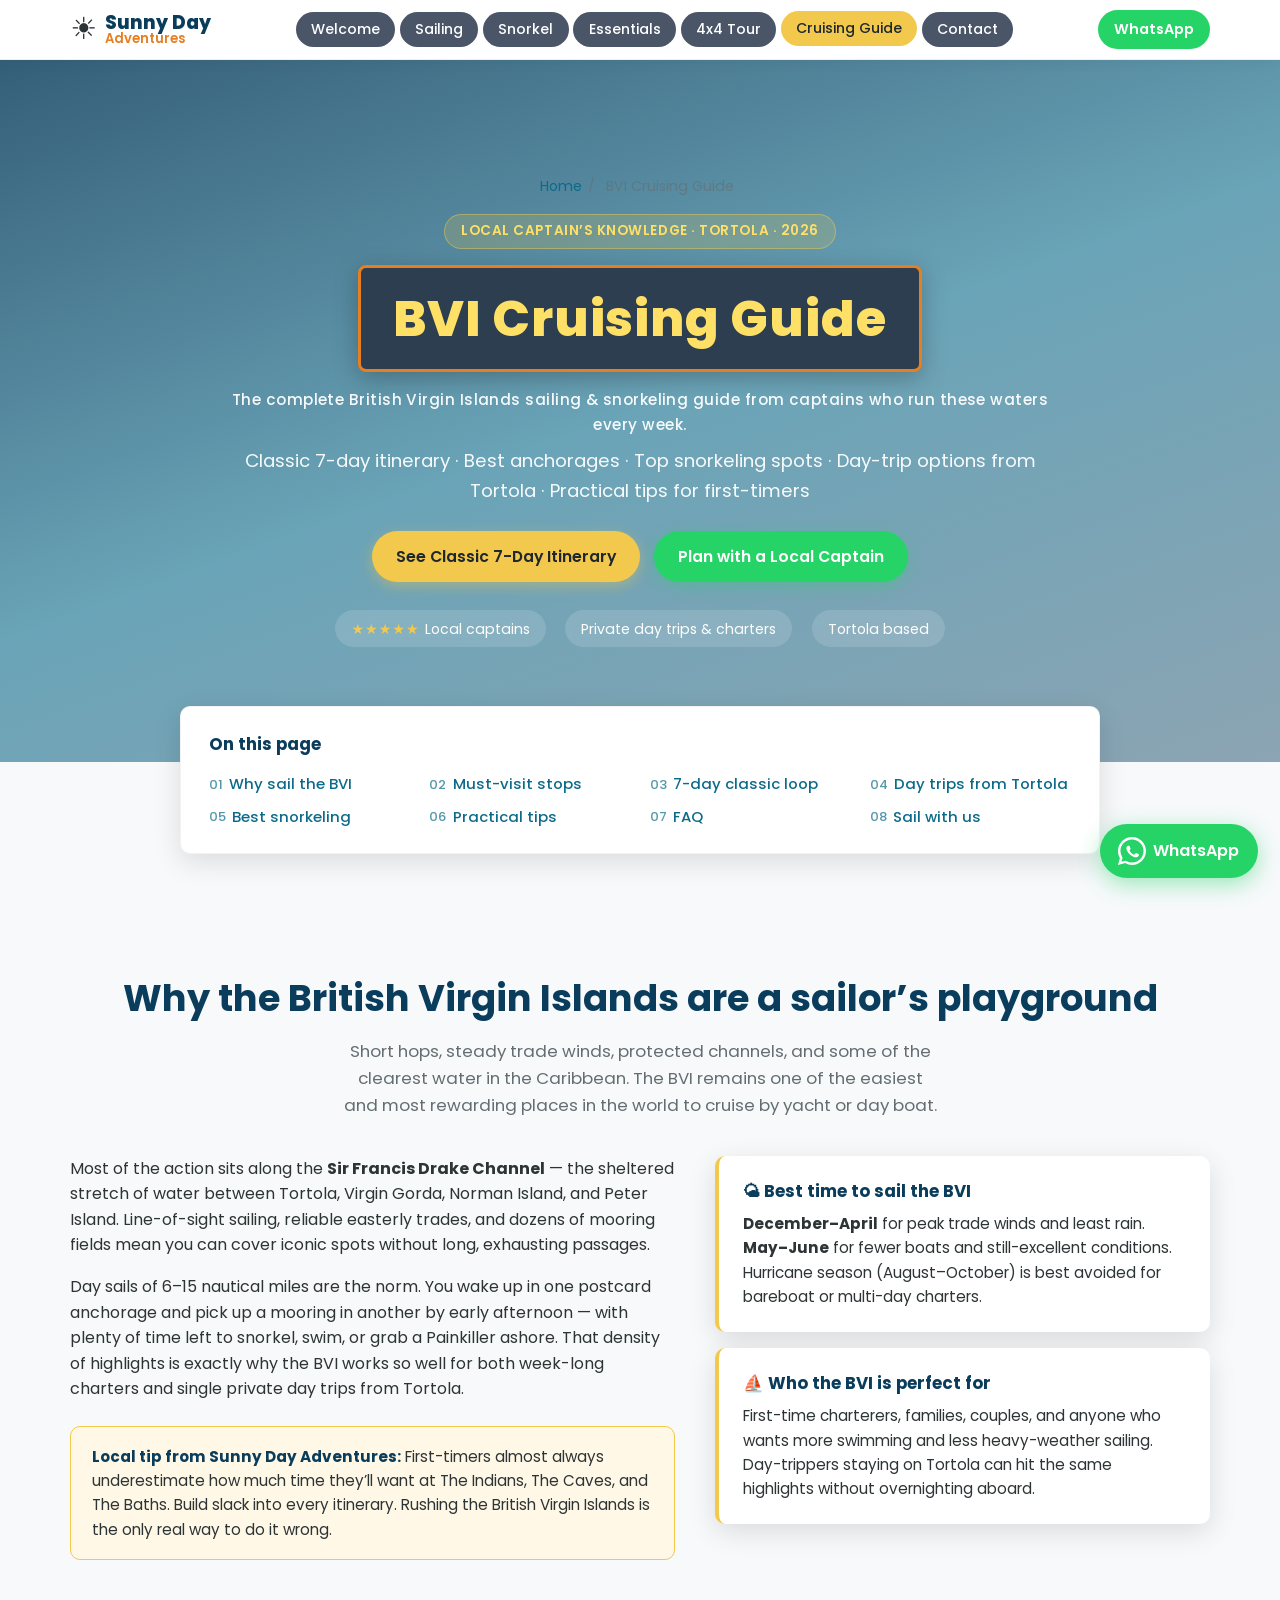
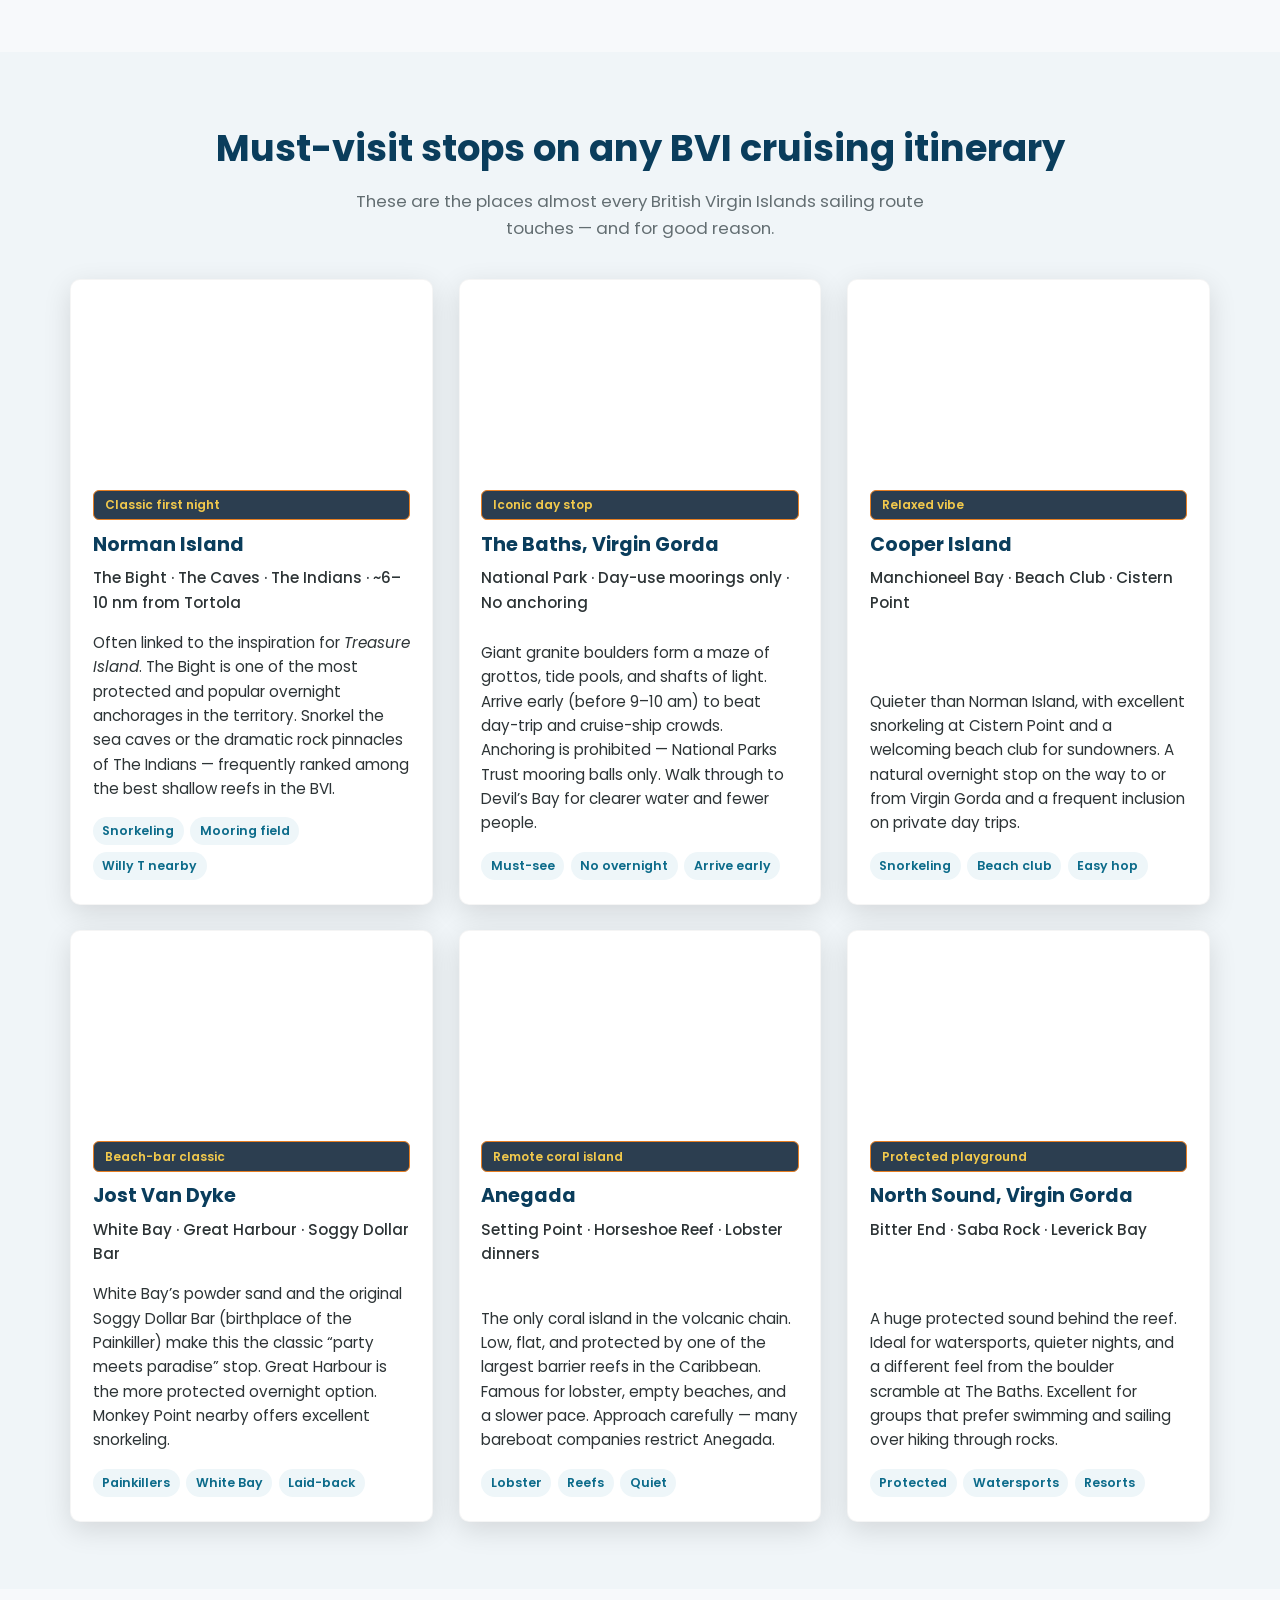
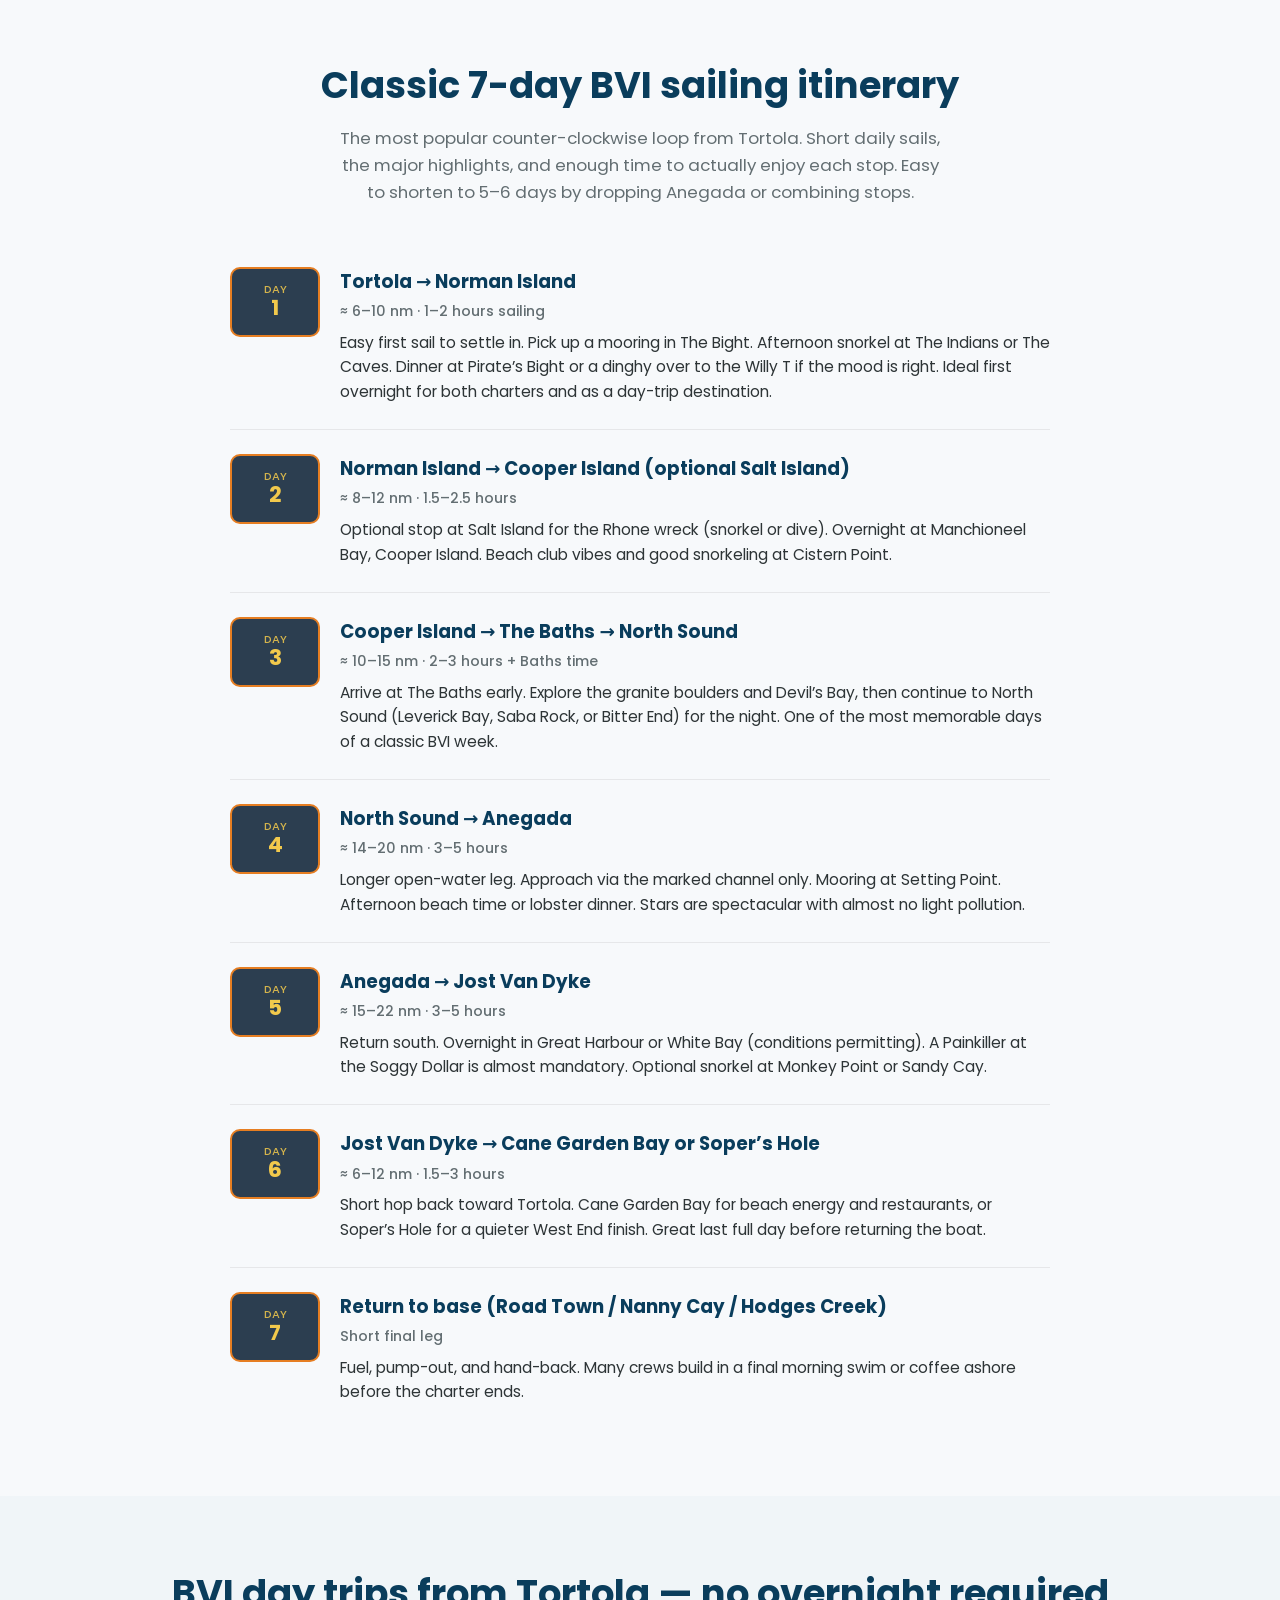
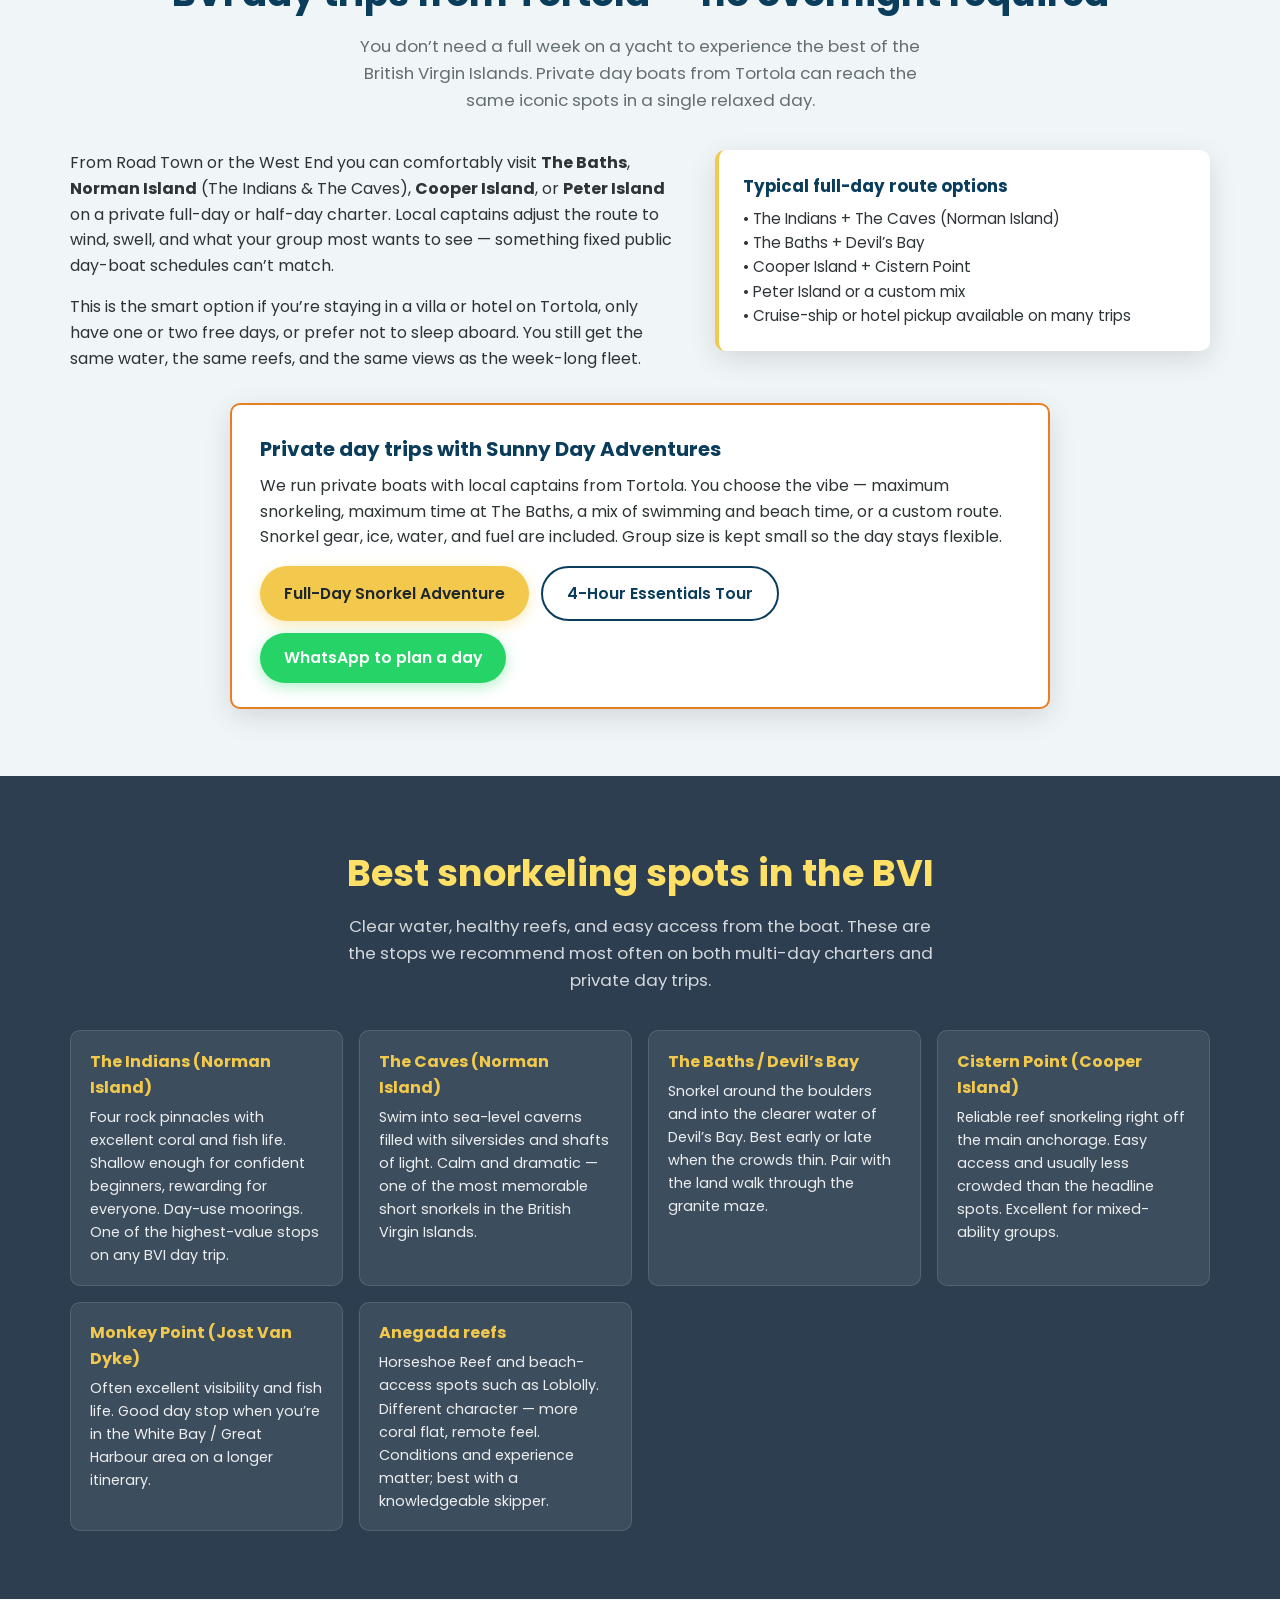
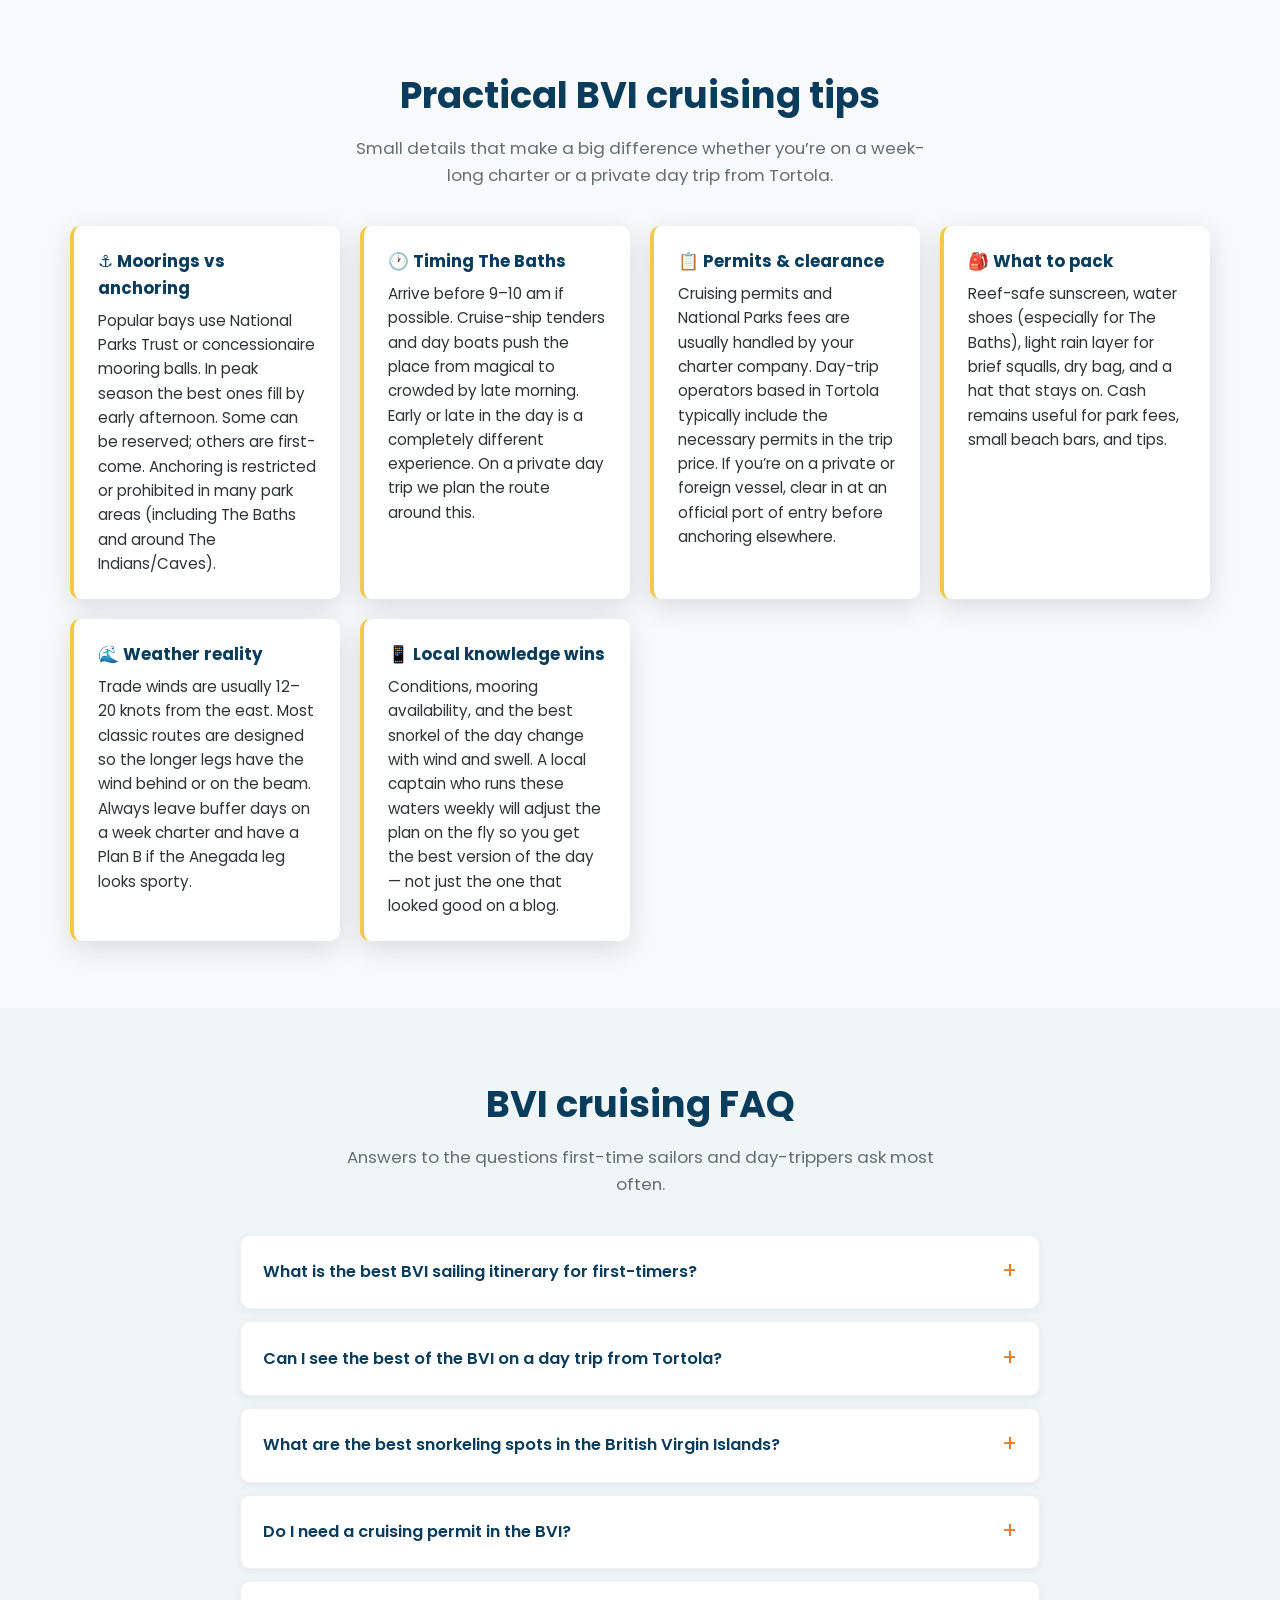
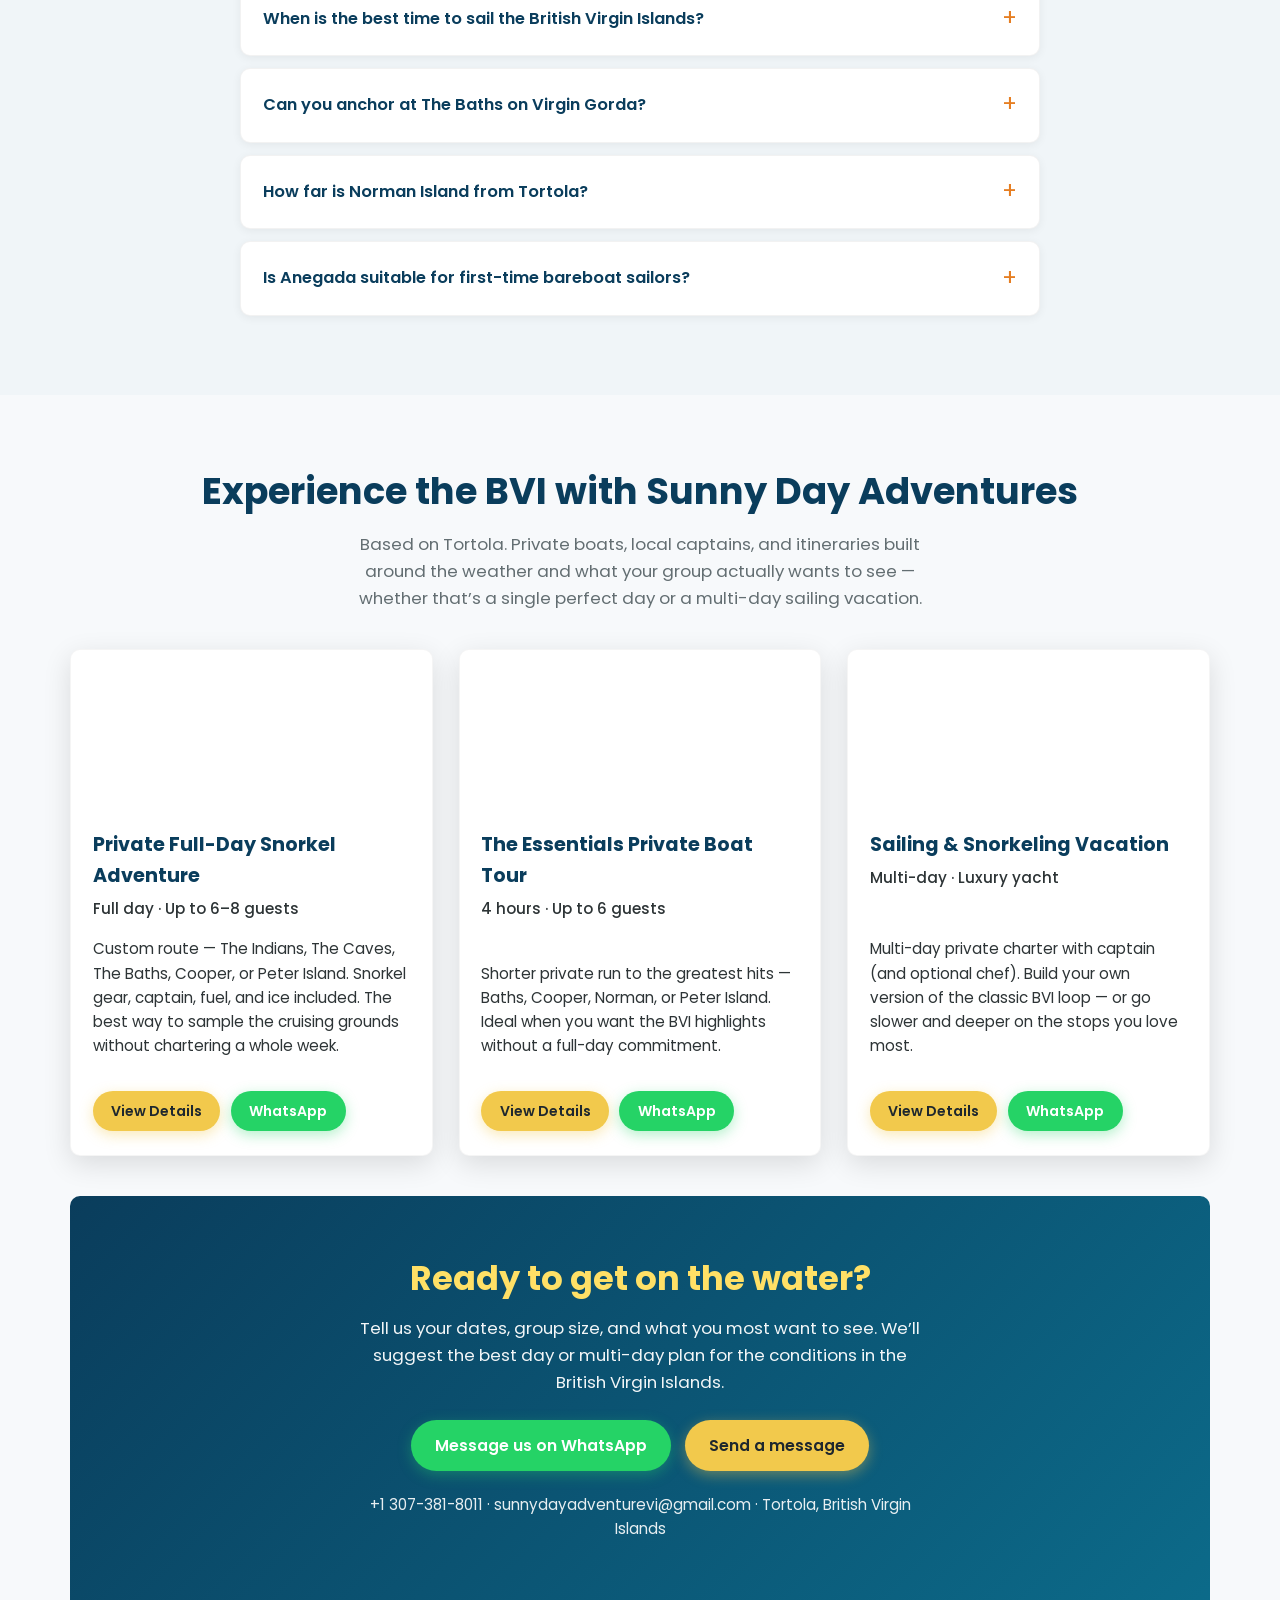
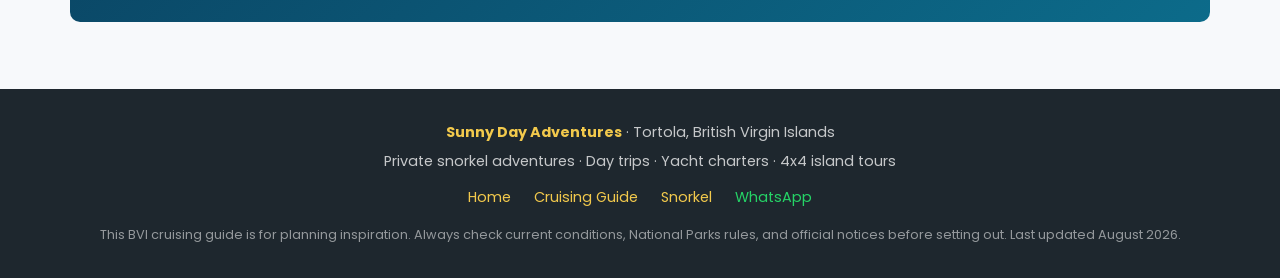
==== commit e82c98f8: "fix: replace leftover BVI 284 WhatsApp links with +1 307 in cruising guide" ====
--- a/bvi-cruising-guide.html
+++ b/bvi-cruising-guide.html
@@ -166,7 +166,7 @@
         "name": "Sunny Day Adventures",
         "description": "Private snorkel adventures, day trips, yacht charters and 4x4 Tortola tours in the British Virgin Islands.",
         "url": "https://www.sunnydayadventure.com",
-        "telephone": "+12844411733",
+        "telephone": "+13073818011",
         "email": "sunnydayadventurevi@gmail.com",
         "address": {
           "@type": "PostalAddress",
@@ -544,7 +544,7 @@
 <body>
 
   <!-- Floating WhatsApp -->
-  <a href="https://wa.me/12844411733?text=Hi%2C%20I%27m%20reading%20your%20BVI%20Cruising%20Guide%20and%20would%20like%20help%20planning%20a%20trip" class="whatsapp-float" target="_blank" rel="noopener" aria-label="Chat on WhatsApp">
+  <a href="https://wa.me/13073818011?text=Hi%2C%20I%27m%20reading%20your%20BVI%20Cruising%20Guide%20and%20would%20like%20help%20planning%20a%20trip" class="whatsapp-float" target="_blank" rel="noopener" aria-label="Chat on WhatsApp">
     <svg viewBox="0 0 32 32" width="28" height="28" fill="currentColor" aria-hidden="true"><path d="M16.004 0C7.18 0 .004 7.176.004 16c0 2.82.736 5.58 2.14 8.01L.004 32l8.2-2.15A15.93 15.93 0 0 0 16.004 32C24.828 32 32 24.824 32 16S24.828 0 16.004 0zm0 29.2a13.17 13.17 0 0 1-6.72-1.84l-.48-.28-4.84 1.27 1.29-4.72-.32-.5A13.15 13.15 0 0 1 2.8 16c0-7.28 5.92-13.2 13.2-13.2S29.2 8.72 29.2 16s-5.92 13.2-13.196 13.2z"/><path d="M23.32 19.48c-.36-.18-2.12-1.04-2.44-1.16-.32-.12-.56-.18-.8.18-.24.36-.92 1.16-1.12 1.4-.2.24-.4.26-.76.08-.36-.18-1.52-.56-2.9-1.8-1.08-.96-1.8-2.14-2.02-2.5-.2-.36-.02-.56.16-.74.16-.16.36-.4.54-.6.18-.2.24-.36.36-.6.12-.24.06-.46-.02-.64-.08-.18-.8-1.92-1.1-2.64-.28-.68-.58-.58-.8-.58h-.68c-.24 0-.62.08-.94.46-.32.36-1.24 1.2-1.24 2.94s1.28 3.4 1.46 3.64c.18.24 2.5 3.82 6.06 5.36.84.36 1.5.58 2.02.74.84.26 1.62.22 2.22.14.68-.1 2.12-.86 2.42-1.7.3-.84.3-1.56.22-1.7-.1-.14-.34-.22-.7-.4z"/></svg>
     <span>WhatsApp</span>
   </a>
@@ -570,7 +570,7 @@
         <a href="bvi-cruising-guide.html" class="active" aria-current="page">Cruising Guide</a>
         <a href="index.html#contact">Contact</a>
       </nav>
-      <a href="https://wa.me/12844411733" class="header-whatsapp" target="_blank" rel="noopener">WhatsApp</a>
+      <a href="https://wa.me/13073818011" class="header-whatsapp" target="_blank" rel="noopener">WhatsApp</a>
     </div>
   </header>
 
@@ -585,15 +585,15 @@
       <div class="hero-banner">
         <h1>BVI Cruising Guide</h1>
       </div>
-      <p class="hero-tagline">The complete British Virgin Islands sailing &amp; snorkeling guide from captains who run these waters every week.</p>
+      <p class="hero-tagline">The complete British Virgin Islands sailing & snorkeling guide from captains who run these waters every week.</p>
       <p class="hero-sub">Classic 7-day itinerary · Best anchorages · Top snorkeling spots · Day-trip options from Tortola · Practical tips for first-timers</p>
       <div class="hero-ctas">
         <a href="#itinerary" class="btn btn-yellow">See Classic 7-Day Itinerary</a>
-        <a href="https://wa.me/12844411733?text=Hi%2C%20I%27d%20like%20help%20planning%20a%20BVI%20day%20trip%20or%20charter" class="btn btn-whatsapp" target="_blank" rel="noopener">Plan with a Local Captain</a>
+        <a href="https://wa.me/13073818011?text=Hi%2C%20I%27d%20like%20help%20planning%20a%20BVI%20day%20trip%20or%20charter" class="btn btn-whatsapp" target="_blank" rel="noopener">Plan with a Local Captain</a>
       </div>
       <div class="hero-trust">
         <div class="trust-badge"><span class="stars">★★★★★</span> Local captains</div>
-        <div class="trust-badge">Private day trips &amp; charters</div>
+        <div class="trust-badge">Private day trips & charters</div>
         <div class="trust-badge">Tortola based</div>
       </div>
     </div>
@@ -819,7 +819,7 @@
 
       <div class="two-col" style="margin-bottom:1.5rem">
         <div>
-          <p>From Road Town or the West End you can comfortably visit <strong>The Baths</strong>, <strong>Norman Island</strong> (The Indians &amp; The Caves), <strong>Cooper Island</strong>, or <strong>Peter Island</strong> on a private full-day or half-day charter. Local captains adjust the route to wind, swell, and what your group most wants to see — something fixed public day-boat schedules can’t match.</p>
+          <p>From Road Town or the West End you can comfortably visit <strong>The Baths</strong>, <strong>Norman Island</strong> (The Indians & The Caves), <strong>Cooper Island</strong>, or <strong>Peter Island</strong> on a private full-day or half-day charter. Local captains adjust the route to wind, swell, and what your group most wants to see — something fixed public day-boat schedules can’t match.</p>
           <p style="margin-top:1rem">This is the smart option if you’re staying in a villa or hotel on Tortola, only have one or two free days, or prefer not to sleep aboard. You still get the same water, the same reefs, and the same views as the week-long fleet.</p>
         </div>
         <div>
@@ -840,7 +840,7 @@
         <div class="daytrip-actions">
           <a href="tours/snorkel.html" class="btn btn-yellow">Full-Day Snorkel Adventure</a>
           <a href="tours/essentials.html" class="btn btn-outline">4-Hour Essentials Tour</a>
-          <a href="https://wa.me/12844411733?text=Hi%2C%20I%27d%20like%20to%20plan%20a%20private%20BVI%20day%20trip%20from%20Tortola" class="btn btn-whatsapp" target="_blank" rel="noopener">WhatsApp to plan a day</a>
+          <a href="https://wa.me/13073818011?text=Hi%2C%20I%27d%20like%20to%20plan%20a%20private%20BVI%20day%20trip%20from%20Tortola" class="btn btn-whatsapp" target="_blank" rel="noopener">WhatsApp to plan a day</a>
         </div>
       </div>
     </div>
@@ -897,7 +897,7 @@
           <p>Arrive before 9–10 am if possible. Cruise-ship tenders and day boats push the place from magical to crowded by late morning. Early or late in the day is a completely different experience. On a private day trip we plan the route around this.</p>
         </div>
         <div class="tip-card">
-          <h3>📋 Permits &amp; clearance</h3>
+          <h3>📋 Permits & clearance</h3>
           <p>Cruising permits and National Parks fees are usually handled by your charter company. Day-trip operators based in Tortola typically include the necessary permits in the trip price. If you’re on a private or foreign vessel, clear in at an official port of entry before anchoring elsewhere.</p>
         </div>
         <div class="tip-card">
@@ -997,7 +997,7 @@
             <p>Custom route — The Indians, The Caves, The Baths, Cooper, or Peter Island. Snorkel gear, captain, fuel, and ice included. The best way to sample the cruising grounds without chartering a whole week.</p>
             <div style="margin-top:auto;padding-top:1rem">
               <a href="tours/snorkel.html" class="btn btn-yellow btn-sm">View Details</a>
-              <a href="https://wa.me/12844411733?text=Hi%2C%20I%27m%20interested%20in%20a%20Private%20Full%20Day%20Snorkel%20Adventure" class="btn btn-whatsapp btn-sm" target="_blank" rel="noopener" style="margin-left:0.4rem">WhatsApp</a>
+              <a href="https://wa.me/13073818011?text=Hi%2C%20I%27m%20interested%20in%20a%20Private%20Full%20Day%20Snorkel%20Adventure" class="btn btn-whatsapp btn-sm" target="_blank" rel="noopener" style="margin-left:0.4rem">WhatsApp</a>
             </div>
           </div>
         </article>
@@ -1010,7 +1010,7 @@
             <p>Shorter private run to the greatest hits — Baths, Cooper, Norman, or Peter Island. Ideal when you want the BVI highlights without a full-day commitment.</p>
             <div style="margin-top:auto;padding-top:1rem">
               <a href="tours/essentials.html" class="btn btn-yellow btn-sm">View Details</a>
-              <a href="https://wa.me/12844411733?text=Hi%2C%20I%27m%20interested%20in%20The%20Essentials%20Private%20Boat%20Tour" class="btn btn-whatsapp btn-sm" target="_blank" rel="noopener" style="margin-left:0.4rem">WhatsApp</a>
+              <a href="https://wa.me/13073818011?text=Hi%2C%20I%27m%20interested%20in%20The%20Essentials%20Private%20Boat%20Tour" class="btn btn-whatsapp btn-sm" target="_blank" rel="noopener" style="margin-left:0.4rem">WhatsApp</a>
             </div>
           </div>
         </article>
@@ -1018,12 +1018,12 @@
         <article class="tour-card">
           <div class="spot-img" style="height:160px;background-image:url('https://images.unsplash.com/photo-1500534314209-a25ddb2bd429?w=700&q=80')" role="img" aria-label="Luxury sailing yacht in the British Virgin Islands"></div>
           <div class="spot-body">
-            <h3>Sailing &amp; Snorkeling Vacation</h3>
+            <h3>Sailing & Snorkeling Vacation</h3>
             <p class="spot-meta">Multi-day · Luxury yacht</p>
             <p>Multi-day private charter with captain (and optional chef). Build your own version of the classic BVI loop — or go slower and deeper on the stops you love most.</p>
             <div style="margin-top:auto;padding-top:1rem">
               <a href="tours/sailing.html" class="btn btn-yellow btn-sm">View Details</a>
-              <a href="https://wa.me/12844411733?text=Hi%2C%20I%27m%20interested%20in%20a%20Sailing%20%26%20Snorkeling%20Vacation" class="btn btn-whatsapp btn-sm" target="_blank" rel="noopener" style="margin-left:0.4rem">WhatsApp</a>
+              <a href="https://wa.me/13073818011?text=Hi%2C%20I%27m%20interested%20in%20a%20Sailing%20%26%20Snorkeling%20Vacation" class="btn btn-whatsapp btn-sm" target="_blank" rel="noopener" style="margin-left:0.4rem">WhatsApp</a>
             </div>
           </div>
         </article>
@@ -1033,10 +1033,10 @@
         <h2>Ready to get on the water?</h2>
         <p>Tell us your dates, group size, and what you most want to see. We’ll suggest the best day or multi-day plan for the conditions in the British Virgin Islands.</p>
         <div class="btn-row">
-          <a href="https://wa.me/12844411733?text=Hi%2C%20I%27d%20like%20to%20plan%20a%20BVI%20trip%20with%20Sunny%20Day%20Adventures" class="btn btn-whatsapp" target="_blank" rel="noopener">Message us on WhatsApp</a>
+          <a href="https://wa.me/13073818011?text=Hi%2C%20I%27d%20like%20to%20plan%20a%20BVI%20trip%20with%20Sunny%20Day%20Adventures" class="btn btn-whatsapp" target="_blank" rel="noopener">Message us on WhatsApp</a>
           <a href="index.html#contact" class="btn btn-yellow">Send a message</a>
         </div>
-        <p style="margin-top:1.4rem;font-size:0.95rem;opacity:0.9">+1 284-441-1733 · sunnydayadventurevi@gmail.com · Tortola, British Virgin Islands</p>
+        <p style="margin-top:1.4rem;font-size:0.95rem;opacity:0.9">+1 307-381-8011 · sunnydayadventurevi@gmail.com · Tortola, British Virgin Islands</p>
       </div>
     </div>
   </section>
@@ -1050,7 +1050,7 @@
         <a href="index.html" style="color:var(--yellow);margin:0 0.6rem">Home</a>
         <a href="bvi-cruising-guide.html" style="color:var(--yellow);margin:0 0.6rem">Cruising Guide</a>
         <a href="tours/snorkel.html" style="color:var(--yellow);margin:0 0.6rem">Snorkel</a>
-        <a href="https://wa.me/12844411733" style="color:var(--whatsapp);margin:0 0.6rem" target="_blank" rel="noopener">WhatsApp</a>
+        <a href="https://wa.me/13073818011" style="color:var(--whatsapp);margin:0 0.6rem" target="_blank" rel="noopener">WhatsApp</a>
       </p>
       <p style="margin-top:1rem;font-size:0.8rem;opacity:0.7">This BVI cruising guide is for planning inspiration. Always check current conditions, National Parks rules, and official notices before setting out. Last updated August 2026.</p>
     </div>
--- a/css/styles.css
+++ b/css/styles.css
@@ -247,5 +247,373 @@
   transform: translateY(-5px);
   box-shadow: 0 14px 36px rgba(0,0,0,0.14);
 }
-
-/* NOTE: Full complete CSS is in the local project. This update restores the core design system. For production, the complete styles.css from artifacts should be used. */
+.tour-img, .tour-image {
+  height: 180px;
+  background-size: cover;
+  background-position: center;
+}
+.tour-body {
+  padding: 1.25rem 1.3rem 1.4rem;
+  flex: 1;
+  display: flex;
+  flex-direction: column;
+}
+.tour-body h3 {
+  font-size: 1.15rem;
+  color: var(--blue-deep);
+  margin-bottom: 0.25rem;
+  font-weight: 700;
+}
+.tour-tagline {
+  font-size: 0.88rem;
+  color: var(--orange);
+  font-weight: 600;
+  margin-bottom: 0.35rem;
+}
+.tour-meta {
+  font-size: 0.85rem;
+  color: var(--muted);
+  margin-bottom: 0.4rem;
+}
+.tour-price {
+  font-size: 1.25rem;
+  font-weight: 700;
+  color: var(--blue-deep);
+  margin-bottom: 0.5rem;
+}
+.tour-desc {
+  font-size: 0.92rem;
+  color: var(--text);
+  flex: 1;
+  margin-bottom: 1rem;
+}
+.tour-actions {
+  display: flex;
+  gap: 0.5rem;
+  flex-wrap: wrap;
+}
+
+/* ===== Why Us ===== */
+.why-grid, .features {
+  display: grid;
+  grid-template-columns: repeat(auto-fit, minmax(220px, 1fr));
+  gap: 1.4rem;
+}
+.why-card, .feature {
+  background: #fff;
+  border-radius: var(--radius);
+  padding: 1.5rem 1.4rem;
+  box-shadow: var(--shadow);
+  text-align: center;
+}
+.why-card .icon, .feature-icon {
+  font-size: 2rem;
+  margin-bottom: 0.6rem;
+}
+.why-card h3, .feature h3 {
+  font-size: 1.05rem;
+  color: var(--blue-deep);
+  margin-bottom: 0.4rem;
+}
+.why-card p, .feature p {
+  font-size: 0.92rem;
+  color: var(--muted);
+}
+
+/* ===== FAQ ===== */
+.faq-list {
+  max-width: 760px;
+  margin: 0 auto;
+}
+.faq-item {
+  background: #fff;
+  border-radius: var(--radius);
+  margin-bottom: 0.7rem;
+  box-shadow: 0 2px 10px rgba(0,0,0,0.05);
+  border: 1px solid rgba(0,0,0,0.04);
+  overflow: hidden;
+}
+.faq-item summary {
+  padding: 1.1rem 1.3rem;
+  font-weight: 600;
+  color: var(--blue-deep);
+  cursor: pointer;
+  list-style: none;
+  display: flex;
+  justify-content: space-between;
+  align-items: center;
+  gap: 1rem;
+}
+.faq-item summary::-webkit-details-marker { display: none; }
+.faq-item summary::after {
+  content: "+";
+  font-size: 1.3rem;
+  color: var(--orange);
+  flex-shrink: 0;
+}
+.faq-item[open] summary::after { content: "\2212"; }
+.faq-item .faq-answer, .faq-item p {
+  padding: 0 1.3rem 1.15rem;
+  color: var(--text);
+  font-size: 0.95rem;
+  line-height: 1.65;
+}
+
+/* ===== Contact ===== */
+.contact-grid {
+  display: grid;
+  grid-template-columns: 1fr 1fr;
+  gap: 2.5rem;
+  align-items: start;
+}
+.contact-info h3, .contact-card h3 {
+  color: var(--blue-deep);
+  margin-bottom: 0.8rem;
+}
+.contact-info p, .contact-info a, .contact-card p {
+  font-size: 0.98rem;
+  margin-bottom: 0.4rem;
+}
+.contact-form {
+  background: #fff;
+  padding: 1.6rem;
+  border-radius: var(--radius);
+  box-shadow: var(--shadow);
+}
+.contact-form label {
+  display: block;
+  font-size: 0.88rem;
+  font-weight: 600;
+  margin-bottom: 0.3rem;
+  color: var(--blue-deep);
+}
+.contact-form input,
+.contact-form textarea {
+  width: 100%;
+  padding: 0.65rem 0.85rem;
+  border: 1px solid #dfe6e9;
+  border-radius: 8px;
+  font-family: inherit;
+  font-size: 0.95rem;
+  margin-bottom: 0.9rem;
+}
+.contact-form textarea { min-height: 110px; resize: vertical; }
+.form-note {
+  font-size: 0.85rem;
+  color: var(--muted);
+  margin-top: 0.6rem;
+}
+
+/* ===== Service page layout ===== */
+.service-hero {
+  position: relative;
+  min-height: 42vh;
+  display: flex;
+  align-items: flex-end;
+  color: #fff;
+  padding: 2.5rem 0 2rem;
+}
+.service-hero-bg, .service-hero .hero-bg {
+  position: absolute;
+  inset: 0;
+  background-size: cover;
+  background-position: center;
+  z-index: 0;
+}
+.service-hero .container {
+  position: relative;
+  z-index: 2;
+}
+.service-hero h1 {
+  font-size: clamp(1.8rem, 4vw, 2.6rem);
+  font-weight: 800;
+  margin-bottom: 0.4rem;
+}
+.service-meta {
+  font-size: 0.95rem;
+  opacity: 0.9;
+  margin-bottom: 0.3rem;
+}
+.service-price {
+  font-size: 1.5rem;
+  font-weight: 700;
+  color: var(--yellow);
+}
+.service-content {
+  padding: 3rem 0;
+}
+.service-content .container {
+  display: grid;
+  grid-template-columns: 1.4fr 0.8fr;
+  gap: 2.5rem;
+  align-items: start;
+}
+.service-body h2 {
+  font-size: 1.3rem;
+  color: var(--blue-deep);
+  margin: 1.4rem 0 0.5rem;
+}
+.service-body p {
+  margin-bottom: 0.7rem;
+}
+.service-sidebar {
+  background: #fff;
+  border-radius: var(--radius);
+  padding: 1.5rem;
+  box-shadow: var(--shadow);
+  position: sticky;
+  top: 5.5rem;
+}
+.service-sidebar h3 {
+  color: var(--blue-deep);
+  margin-bottom: 0.5rem;
+}
+.price-big {
+  font-size: 1.8rem;
+  font-weight: 800;
+  color: var(--blue-deep);
+  margin-bottom: 0.25rem;
+}
+.duration {
+  font-size: 0.9rem;
+  color: var(--muted);
+  margin-bottom: 1rem;
+}
+.cancellation {
+  font-size: 0.88rem;
+  color: var(--muted);
+  margin-top: 1.2rem;
+  line-height: 1.5;
+}
+
+/* ===== Footer ===== */
+.footer {
+  background: var(--dark);
+  color: rgba(255,255,255,0.75);
+  padding: 2.3rem 0;
+  font-size: 0.93rem;
+}
+.footer-inner {
+  display: flex;
+  flex-wrap: wrap;
+  gap: 1.4rem;
+  justify-content: space-between;
+  align-items: center;
+}
+.footer-brand strong { color: #fff; font-size: 1.08rem; }
+.footer-contact { display: flex; flex-direction: column; gap: 0.25rem; }
+.footer-contact a:hover { color: var(--yellow); }
+.copyright {
+  width: 100%;
+  text-align: center;
+  margin-top: 0.9rem;
+  font-size: 0.84rem;
+  opacity: 0.7;
+}
+
+/* ===== Floating WhatsApp ===== */
+.whatsapp-float {
+  position: fixed;
+  bottom: 1.4rem;
+  right: 1.4rem;
+  z-index: 999;
+  background: var(--whatsapp);
+  color: #fff;
+  display: flex;
+  align-items: center;
+  gap: 0.45rem;
+  padding: 0.8rem 1.15rem;
+  border-radius: 999px;
+  font-weight: 600;
+  box-shadow: 0 6px 22px rgba(37,211,102,0.45);
+  transition: transform 0.15s, box-shadow 0.15s;
+}
+.whatsapp-float:hover {
+  transform: scale(1.05);
+  box-shadow: 0 8px 26px rgba(37,211,102,0.55);
+}
+
+/* ===== Include / not-include tables & seasonal pricing ===== */
+.include-table {
+  width: 100%;
+  border-collapse: collapse;
+  margin: 1rem 0 1.5rem;
+  font-size: 0.95rem;
+  background: #fff;
+  border-radius: var(--radius);
+  overflow: hidden;
+  box-shadow: 0 2px 12px rgba(0,0,0,0.06);
+}
+.include-table th {
+  background: var(--dark-banner);
+  color: var(--yellow);
+  text-align: left;
+  padding: 0.75rem 1rem;
+  font-weight: 600;
+}
+.include-table td {
+  padding: 0.65rem 1rem;
+  border-bottom: 1px solid #eef2f5;
+  vertical-align: top;
+}
+.include-table tr:last-child td { border-bottom: none; }
+.include-table .yes { color: #0d8a4e; font-weight: 600; }
+.include-table .no { color: #c0392b; font-weight: 600; }
+.season-badge {
+  display: inline-block;
+  background: #fff8e6;
+  border: 1px solid var(--yellow);
+  color: var(--blue-deep);
+  font-size: 0.82rem;
+  font-weight: 600;
+  padding: 0.3rem 0.7rem;
+  border-radius: 999px;
+  margin-bottom: 0.6rem;
+}
+.rate-note {
+  font-size: 0.88rem;
+  color: var(--muted);
+  margin-top: 0.35rem;
+}
+.scarcity-note {
+  background: #eef8f0;
+  border-left: 4px solid var(--whatsapp);
+  padding: 0.75rem 1rem;
+  font-size: 0.9rem;
+  margin: 1rem 0;
+  border-radius: 0 8px 8px 0;
+}
+.package-card {
+  background: #fff;
+  border: 2px solid var(--orange);
+  border-radius: var(--radius);
+  padding: 1.4rem 1.5rem;
+  margin: 1rem 0;
+  box-shadow: var(--shadow);
+}
+.package-card h3 {
+  color: var(--blue-deep);
+  margin-bottom: 0.4rem;
+}
+.package-price {
+  font-size: 1.35rem;
+  font-weight: 800;
+  color: var(--blue-deep);
+  margin: 0.5rem 0;
+}
+
+/* ===== Responsive ===== */
+@media (max-width: 900px) {
+  .nav { display: none; }
+  .contact-grid,
+  .service-content .container { grid-template-columns: 1fr; }
+  .service-sidebar { position: static; }
+}
+@media (max-width: 520px) {
+  .header-whatsapp span,
+  .whatsapp-float span { display: none; }
+  .whatsapp-float { padding: 0.85rem; border-radius: 50%; }
+  .tour-actions { flex-direction: column; }
+  .tour-actions .btn { width: 100%; }
+  .hero-banner { padding: 0.55rem 1.3rem; }
+}
